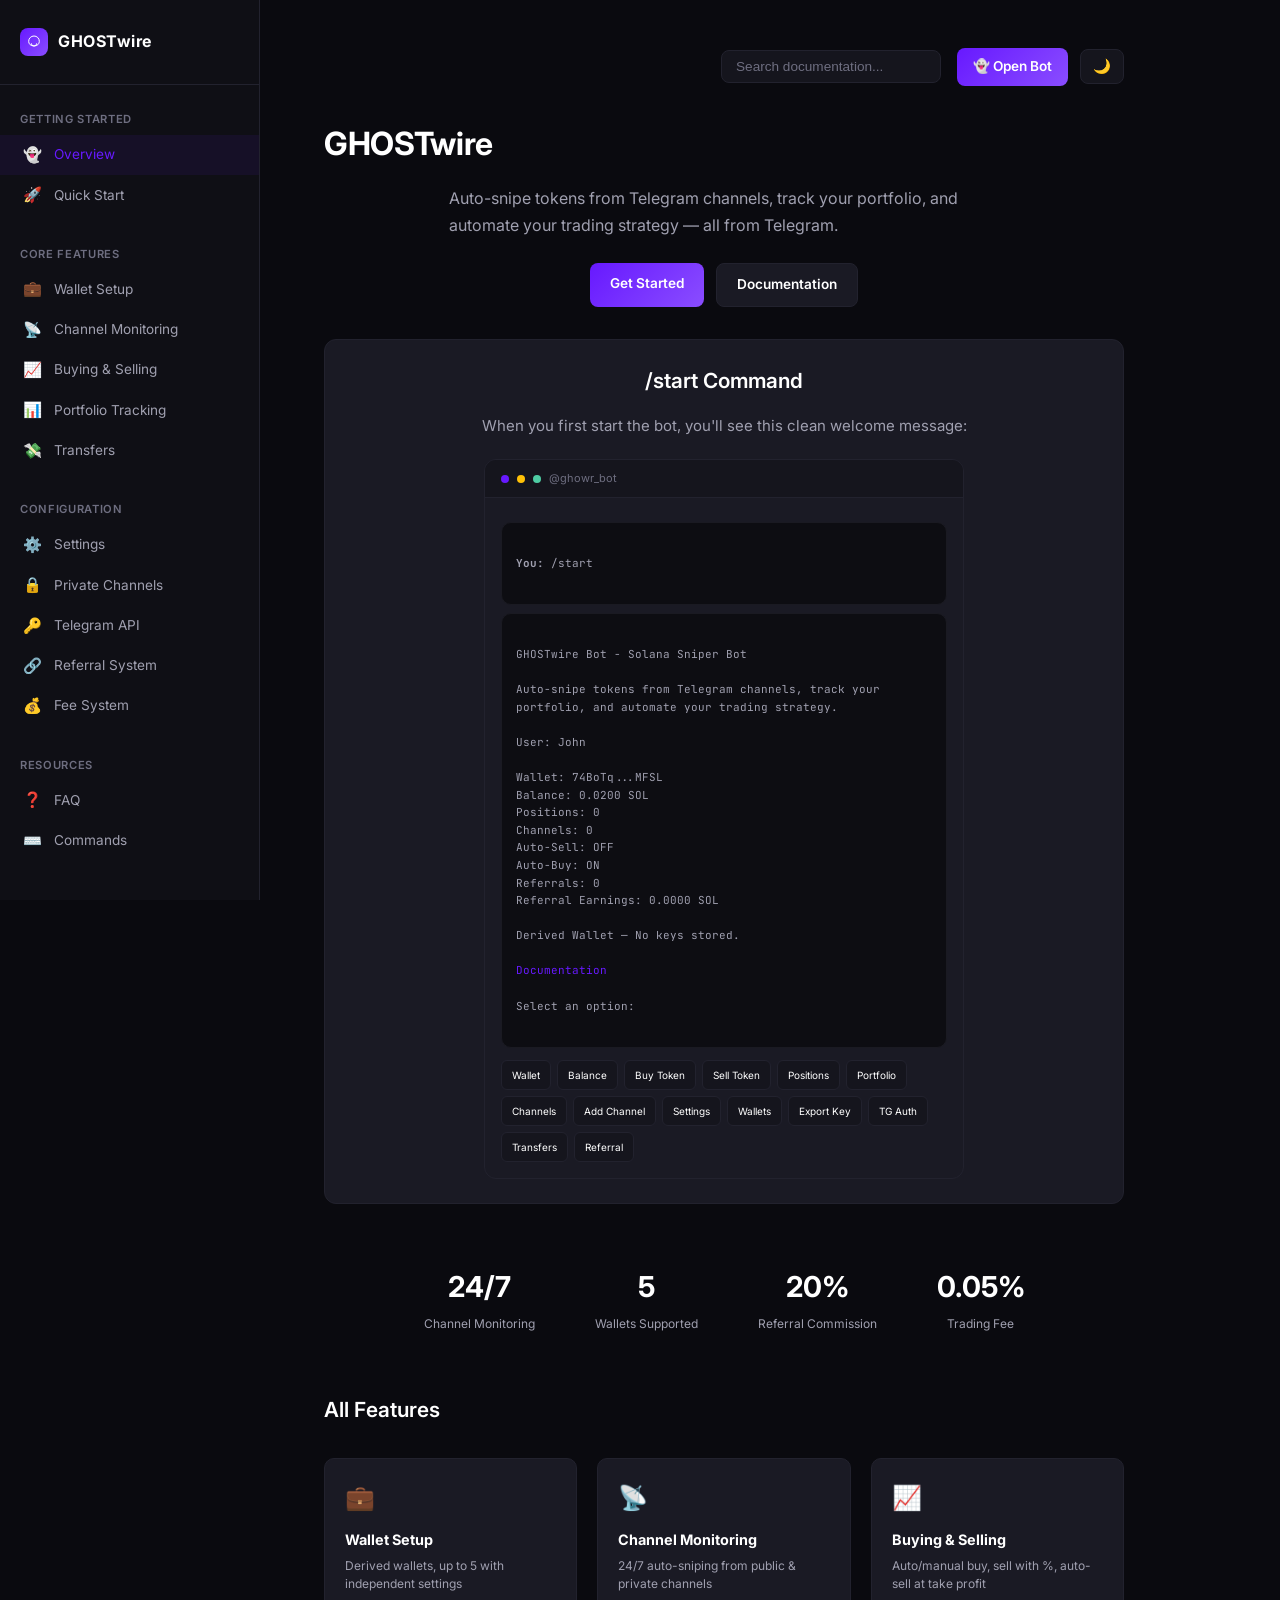
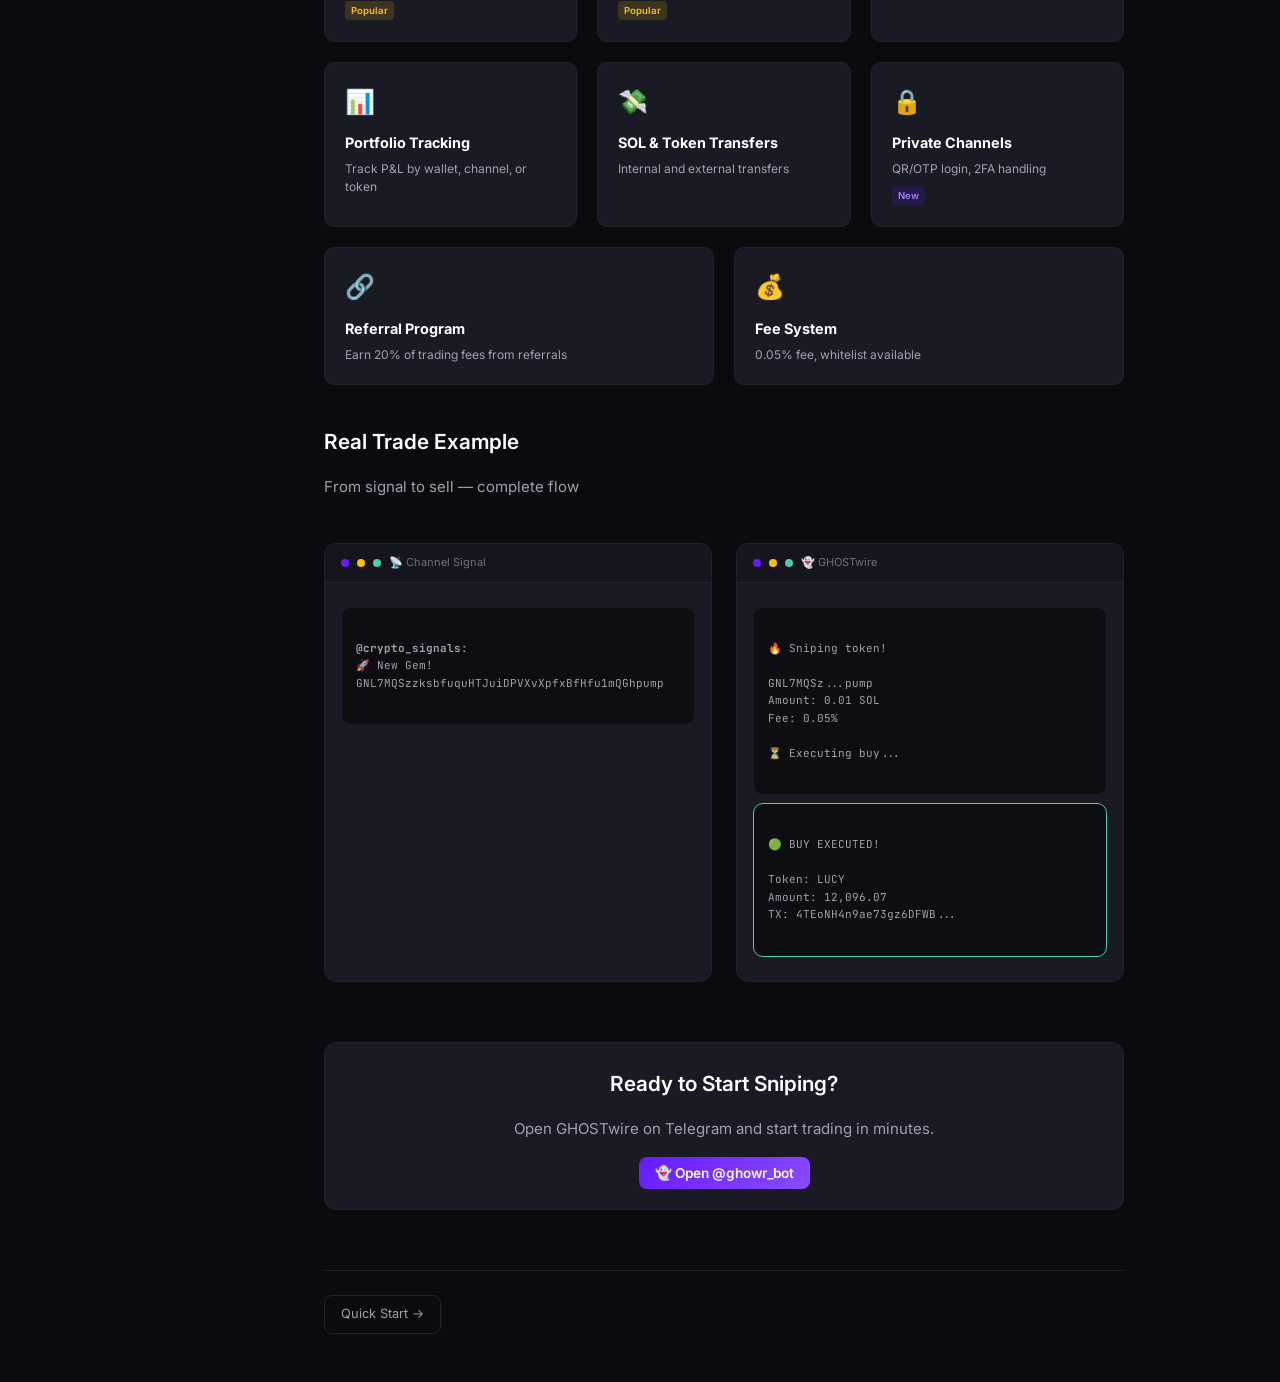
==== index.html @ f2a27f97 "first commit" ====
<!DOCTYPE html>
<html lang="en" data-theme="dark">
<head>
    <meta charset="UTF-8">
    <meta name="viewport" content="width=device-width, initial-scale=1.0">
    <title>GHOSTwire - Solana Sniper Bot Documentation</title>
    <link href="https://fonts.googleapis.com/css2?family=Inter:wght@400;500;600;700;800&family=JetBrains+Mono:wght@400;500&display=swap" rel="stylesheet">
    <style>
        * {
            margin: 0;
            padding: 0;
            box-sizing: border-box;
        }

        :root {
            --bg-primary: #0a0a0f;
            --bg-secondary: #0f0f15;
            --bg-tertiary: #15151d;
            --bg-card: #1a1a24;
            --bg-code: #0d0d12;
            --accent-primary: #6719ff;
            --accent-secondary: #8a4dff;
            --accent-gradient: linear-gradient(135deg, #6719ff, #8a4dff);
            --text-primary: #ffffff;
            --text-secondary: #a0a0b0;
            --text-tertiary: #6e6e80;
            --border-primary: #22222e;
            --border-secondary: #1a1a22;
            --success: #4ecca3;
            --warning: #ffc107;
            --sidebar-width: 260px;
            --font-mono: 'JetBrains Mono', 'Fira Code', monospace;
            --font-sans: 'Inter', -apple-system, BlinkMacSystemFont, sans-serif;
        }

        [data-theme="light"] {
            --bg-primary: #ffffff;
            --bg-secondary: #fafafa;
            --bg-tertiary: #f0f0f0;
            --bg-card: #ffffff;
            --bg-code: #f5f5f5;
            --text-primary: #1a1a2e;
            --text-secondary: #5a5a6e;
            --text-tertiary: #8a8a9e;
            --border-primary: #e0e0e8;
            --border-secondary: #ececf0;
        }

        html, body {
            overflow-x: hidden;
            width: 100%;
        }

        body {
            font-family: var(--font-sans);
            background: var(--bg-primary);
            color: var(--text-primary);
            line-height: 1.6;
            font-size: 15px;
        }

        /* Layout */
        .page-wrapper {
            display: flex;
            min-height: 100vh;
            width: 100%;
        }

        /* Sidebar */
        .sidebar {
            width: var(--sidebar-width);
            background: var(--bg-secondary);
            border-right: 1px solid var(--border-primary);
            position: fixed;
            top: 0;
            left: 0;
            bottom: 0;
            overflow-y: auto;
            z-index: 100;
            transition: transform 0.3s ease;
        }

        .sidebar-header {
            padding: 28px 20px;
            border-bottom: 1px solid var(--border-primary);
        }

        .logo {
            display: flex;
            align-items: center;
            gap: 10px;
            text-decoration: none;
        }

        .logo-icon {
            width: 28px;
            height: 28px;
            background: linear-gradient(135deg, #6719ff, #8a4dff);
            border-radius: 8px;
            display: flex;
            align-items: center;
            justify-content: center;
        }

        .logo-icon svg {
            width: 16px;
            height: 16px;
            stroke: white;
        }

        .logo-text {
            font-weight: 700;
            font-size: 1rem;
            letter-spacing: 0.5px;
            color: var(--text-primary);
        }

        .sidebar-nav {
            padding: 20px 0;
        }

        .sidebar-section {
            margin-bottom: 24px;
        }

        .sidebar-section-title {
            padding: 6px 20px;
            font-size: 0.7rem;
            text-transform: uppercase;
            letter-spacing: 0.06em;
            color: var(--text-tertiary);
            font-weight: 600;
        }

        .sidebar-link {
            display: flex;
            align-items: center;
            gap: 10px;
            padding: 8px 20px;
            color: var(--text-secondary);
            transition: all 0.2s;
            font-size: 0.85rem;
            text-decoration: none;
        }

        .sidebar-link:hover {
            color: var(--text-primary);
            background: var(--bg-tertiary);
        }

        .sidebar-link.active {
            color: var(--accent-primary);
            background: rgba(103, 25, 255, 0.08);
        }

        .sidebar-link .icon {
            font-size: 0.95rem;
            width: 24px;
            text-align: center;
        }

        /* Sidebar Footer */
        .sidebar-footer {
            padding: 20px;
            border-top: 1px solid var(--border-primary);
            font-size: 0.7rem;
            color: var(--text-tertiary);
            text-align: center;
        }

        .sidebar-footer a {
            color: var(--text-tertiary);
            text-decoration: none;
        }

        .sidebar-footer a:hover {
            color: var(--accent-primary);
        }

        /* Main Content */
        .main-content {
            flex: 1;
            margin-left: var(--sidebar-width);
            padding: 48px 64px;
            min-height: 100vh;
            width: calc(100% - var(--sidebar-width));
            background: var(--bg-primary);
        }

        .content-container {
            max-width: 800px;
            width: 100%;
        }

        /* Typography */
        h1 {
            font-size: 2rem;
            font-weight: 700;
            margin-bottom: 20px;
            letter-spacing: -0.01em;
            color: var(--text-primary);
        }

        h2 {
            font-size: 1.3rem;
            font-weight: 600;
            margin-top: 40px;
            margin-bottom: 16px;
            color: var(--text-primary);
        }

        p {
            margin-bottom: 16px;
            color: var(--text-secondary);
            line-height: 1.7;
        }

        a {
            color: var(--accent-primary);
            text-decoration: none;
        }

        a:hover {
            text-decoration: underline;
        }

        code {
            font-family: var(--font-mono);
            font-size: 0.85em;
            background: var(--bg-code);
            padding: 2px 6px;
            border-radius: 4px;
            color: #a67cff;
        }

        /* Top Navigation */
        .top-nav {
            display: flex;
            justify-content: flex-end;
            align-items: center;
            padding: 0 0 32px 0;
            gap: 16px;
        }

        .search-box {
            background: var(--bg-tertiary);
            border: 1px solid var(--border-primary);
            border-radius: 8px;
            padding: 8px 14px;
            color: var(--text-primary);
            font-size: 0.85rem;
            width: 220px;
            transition: all 0.2s;
        }

        .search-box:focus {
            outline: none;
            border-color: var(--accent-primary);
        }

        .search-box::placeholder {
            color: var(--text-tertiary);
        }

        .theme-toggle {
            background: var(--bg-tertiary);
            border: 1px solid var(--border-primary);
            color: var(--text-primary);
            padding: 8px 12px;
            border-radius: 8px;
            cursor: pointer;
            font-size: 0.9rem;
        }

        .open-bot-btn {
            padding: 8px 16px;
            background: var(--accent-gradient);
            color: white;
            border-radius: 8px;
            text-decoration: none;
            font-weight: 600;
            font-size: 0.85rem;
            border: none;
        }

        .open-bot-btn:hover {
            opacity: 0.9;
            text-decoration: none;
        }

        /* Bot Preview */
        .bot-preview {
            background: var(--bg-card);
            border: 1px solid var(--border-primary);
            border-radius: 12px;
            overflow: hidden;
            margin: 20px 0;
        }

        .bot-preview-header {
            background: var(--bg-tertiary);
            padding: 10px 16px;
            display: flex;
            align-items: center;
            gap: 8px;
            font-size: 11px;
            color: var(--text-tertiary);
            border-bottom: 1px solid var(--border-primary);
        }

        .bot-preview-header .dot {
            width: 8px;
            height: 8px;
            border-radius: 50%;
        }
        .dot-red { background: #6719ff; }
        .dot-yellow { background: #ffc107; }
        .dot-green { background: #4ecca3; }

        .bot-preview-body {
            padding: 16px;
        }

        .bot-message {
            background: var(--bg-code);
            border-radius: 10px;
            padding: 14px;
            margin: 8px 0;
            color: var(--text-secondary);
            font-family: var(--font-mono);
            font-size: 11px;
            white-space: pre-wrap;
            word-break: break-word;
            border: 1px solid var(--border-secondary);
        }

        .bot-message.success {
            border-color: #4ecca3;
        }

        .bot-buttons {
            display: flex;
            flex-wrap: wrap;
            gap: 6px;
            margin-top: 12px;
        }

        .bot-button {
            background: var(--bg-tertiary);
            border: 1px solid var(--border-primary);
            color: var(--text-primary);
            padding: 6px 10px;
            border-radius: 6px;
            font-size: 10px;
            cursor: default;
            transition: all 0.2s;
        }

        .bot-button:hover {
            border-color: var(--accent-primary);
        }

        /* Stats Row */
        .stats-row {
            display: flex;
            flex-wrap: wrap;
            gap: 20px;
            justify-content: center;
            margin: 40px 0;
        }

        .stat-card {
            text-align: center;
            padding: 20px;
            min-width: 100px;
        }

        .stat-number {
            font-size: 1.8rem;
            font-weight: 700;
            color: var(--text-primary);
        }

        .stat-label {
            color: var(--text-secondary);
            font-size: 0.75rem;
            margin-top: 4px;
        }

        /* Feature Grid */
        .features-grid {
            display: flex;
            flex-wrap: wrap;
            gap: 20px;
            margin: 32px 0;
        }

        .feature-card {
            flex: 1;
            min-width: 200px;
            background: var(--bg-card);
            border: 1px solid var(--border-primary);
            border-radius: 10px;
            padding: 20px;
            transition: all 0.2s;
            text-decoration: none;
            color: var(--text-primary);
            display: block;
        }

        .feature-card:hover {
            border-color: var(--accent-primary);
            transform: translateY(-2px);
        }

        .feature-icon {
            font-size: 1.5rem;
            margin-bottom: 10px;
        }

        .feature-card h3 {
            font-size: 0.9rem;
            margin-bottom: 6px;
        }

        .feature-card p {
            color: var(--text-secondary);
            font-size: 0.75rem;
            margin: 0;
            line-height: 1.5;
        }

        .tag {
            display: inline-block;
            padding: 2px 6px;
            border-radius: 4px;
            font-size: 0.6rem;
            font-weight: 600;
            margin-top: 8px;
        }

        .tag-new {
            background: rgba(103, 25, 255, 0.15);
            color: #a67cff;
        }

        .tag-popular {
            background: rgba(255, 193, 7, 0.15);
            color: #ffc107;
        }

        /* Quick Start Box */
        .quick-start {
            background: var(--bg-card);
            border: 1px solid var(--border-primary);
            border-radius: 12px;
            padding: 24px;
            margin: 32px 0;
            text-align: center;
        }

        /* Two Column */
        .two-column {
            display: flex;
            flex-wrap: wrap;
            gap: 24px;
            margin: 24px 0;
        }

        .two-column > div {
            flex: 1;
            min-width: 240px;
        }

        /* Page Footer */
        .page-footer {
            margin-top: 60px;
            padding-top: 24px;
            border-top: 1px solid var(--border-primary);
            display: flex;
            justify-content: space-between;
            flex-wrap: wrap;
            gap: 16px;
        }

        .footer-nav {
            display: flex;
            gap: 20px;
            flex-wrap: wrap;
        }

        .footer-nav a {
            display: flex;
            align-items: center;
            gap: 8px;
            padding: 8px 16px;
            border: 1px solid var(--border-primary);
            border-radius: 8px;
            transition: all 0.2s;
            text-decoration: none;
            color: var(--text-secondary);
            font-size: 0.8rem;
        }

        .footer-nav a:hover {
            border-color: var(--accent-primary);
            color: var(--accent-primary);
            text-decoration: none;
        }

        /* Mobile Menu */
        .mobile-menu-btn {
            display: none;
            position: fixed;
            top: 16px;
            left: 16px;
            z-index: 200;
            background: var(--bg-card);
            border: 1px solid var(--border-primary);
            color: var(--text-primary);
            padding: 10px;
            border-radius: 8px;
            cursor: pointer;
        }

        /* Responsive */
        @media (max-width: 1024px) {
            .sidebar {
                transform: translateX(-100%);
            }
            .sidebar.open {
                transform: translateX(0);
            }
            .main-content {
                margin-left: 0;
                padding: 24px;
                width: 100%;
            }
            .mobile-menu-btn {
                display: block;
            }
        }

        @media (max-width: 768px) {
            .main-content {
                padding: 20px;
            }
            .top-nav {
                justify-content: space-between;
                flex-wrap: wrap;
            }
            .search-box {
                width: 180px;
            }
            .features-grid {
                flex-direction: column;
            }
            .two-column {
                flex-direction: column;
            }
            .footer-nav {
                flex-direction: column;
                width: 100%;
            }
            .footer-nav a {
                justify-content: center;
            }
        }
    </style>
</head>
<body>
    <div id="sidebar-overlay" style="display:none; position:fixed; inset:0; background:rgba(0,0,0,0.5); z-index:99;"></div>
    
    <div class="page-wrapper">
        <button class="mobile-menu-btn" id="mobile-menu-btn">☰</button>
        
        <aside class="sidebar" id="sidebar">
            <div class="sidebar-header">
                <a href="/index.html" class="logo">
                    <div class="logo-icon">
                        <svg viewBox="0 0 24 24" fill="none" stroke="white" stroke-width="1.5">
                            <path d="M12 3a8 8 0 0 0-8 8c0 4 3 7 8 7s8-3 8-7a8 8 0 0 0-8-8z"/>
                            <path d="M8 14a4 4 0 0 0 8 0"/>
                            <path d="M9 10h.01M15 10h.01"/>
                        </svg>
                    </div>
                    <span class="logo-text">GHOSTwire</span>
                </a>
            </div>
            <nav class="sidebar-nav">
                <div class="sidebar-section">
                    <div class="sidebar-section-title">Getting Started</div>
                    <a href="/index.html" class="sidebar-link active"><span class="icon">👻</span> Overview</a>
                    <a href="/getting-started.html" class="sidebar-link"><span class="icon">🚀</span> Quick Start</a>
                </div>
                <div class="sidebar-section">
                    <div class="sidebar-section-title">Core Features</div>
                    <a href="/wallet.html" class="sidebar-link"><span class="icon">💼</span> Wallet Setup</a>
                    <a href="/channels.html" class="sidebar-link"><span class="icon">📡</span> Channel Monitoring</a>
                    <a href="/trading.html" class="sidebar-link"><span class="icon">📈</span> Buying & Selling</a>
                    <a href="/portfolio.html" class="sidebar-link"><span class="icon">📊</span> Portfolio Tracking</a>
                    <a href="/transfers.html" class="sidebar-link"><span class="icon">💸</span> Transfers</a>
                </div>
                <div class="sidebar-section">
                    <div class="sidebar-section-title">Configuration</div>
                    <a href="/settings.html" class="sidebar-link"><span class="icon">⚙️</span> Settings</a>
                    <a href="/private-channels.html" class="sidebar-link"><span class="icon">🔒</span> Private Channels</a>
                    <a href="/api.html" class="sidebar-link"><span class="icon">🔑</span> Telegram API</a>
                    <a href="/referrals.html" class="sidebar-link"><span class="icon">🔗</span> Referral System</a>
                    <a href="/fees.html" class="sidebar-link"><span class="icon">💰</span> Fee System</a>
                </div>
                <div class="sidebar-section">
                    <div class="sidebar-section-title">Resources</div>
                    <a href="/faq.html" class="sidebar-link"><span class="icon">❓</span> FAQ</a>
                    <a href="/commands.html" class="sidebar-link"><span class="icon">⌨️</span> Commands</a>
                </div>
            </nav>
            <div class="sidebar-footer">
                <p>© 2026 GHOSTwire</p>
                <p><a href="https://t.me/ghowr_bot" target="_blank">@ghowr_bot</a></p>
            </div>
        </aside>
        
        <main class="main-content">
            <div class="content-container">
                <div class="top-nav">
                    <div style="position: relative;">
                        <input type="text" class="search-box" id="search-box" placeholder="Search documentation...">
                    </div>
                    <div style="display: flex; align-items: center; gap: 12px;">
                        <a href="https://t.me/ghowr_bot" target="_blank" class="open-bot-btn">👻 Open Bot</a>
                        <button class="theme-toggle" id="theme-toggle">🌙</button>
                    </div>
                </div>

                <!-- Hero -->
                <div class="hero">
                    <h1>GHOSTwire</h1>
                    <p>Auto-snipe tokens from Telegram channels, track your portfolio, and automate your trading strategy — all from Telegram.</p>
                    <div class="hero-buttons" style="margin-top: 24px;">
                        <a href="/getting-started.html" class="btn-primary" style="display: inline-block; padding: 10px 20px; background: linear-gradient(135deg, #6719ff, #8a4dff); color: white; border-radius: 8px; font-weight: 600; font-size: 0.85rem;">Get Started</a>
                        <a href="/wallet.html" class="btn-secondary" style="display: inline-block; padding: 10px 20px; background: var(--bg-card); color: var(--text-primary); border: 1px solid var(--border-primary); border-radius: 8px; font-weight: 600; font-size: 0.85rem;">Documentation</a>
                    </div>
                </div>

                <!-- /start Command Preview -->
                <div class="quick-start">
                    <h2 style="margin-top: 0;">/start Command</h2>
                    <p style="margin-bottom: 20px;">When you first start the bot, you'll see this clean welcome message:</p>
                    
                    <div class="bot-preview" style="max-width: 480px; margin: 0 auto; text-align: left;">
                        <div class="bot-preview-header">
                            <span class="dot dot-red"></span>
                            <span class="dot dot-yellow"></span>
                            <span class="dot dot-green"></span>
                            <span>@ghowr_bot</span>
                        </div>
                        <div class="bot-preview-body">
                            <div class="bot-message">
<b>You:</b> /start
                            </div>
                            <div class="bot-message">
GHOSTwire Bot - Solana Sniper Bot

Auto-snipe tokens from Telegram channels, track your portfolio, and automate your trading strategy.

User: John

Wallet: 74BoTq...MFSL
Balance: 0.0200 SOL
Positions: 0
Channels: 0
Auto-Sell: OFF
Auto-Buy: ON
Referrals: 0
Referral Earnings: 0.0000 SOL

Derived Wallet — No keys stored.

<a href="https://scrap-docs.vercel.app/">Documentation</a>

Select an option:
                            </div>
                            <div class="bot-buttons">
                                <div class="bot-button">Wallet</div>
                                <div class="bot-button">Balance</div>
                                <div class="bot-button">Buy Token</div>
                                <div class="bot-button">Sell Token</div>
                                <div class="bot-button">Positions</div>
                                <div class="bot-button">Portfolio</div>
                                <div class="bot-button">Channels</div>
                                <div class="bot-button">Add Channel</div>
                                <div class="bot-button">Settings</div>
                                <div class="bot-button">Wallets</div>
                                <div class="bot-button">Export Key</div>
                                <div class="bot-button">TG Auth</div>
                                <div class="bot-button">Transfers</div>
                                <div class="bot-button">Referral</div>
                            </div>
                        </div>
                    </div>
                </div>

                <!-- Stats -->
                <div class="stats-row">
                    <div class="stat-card">
                        <div class="stat-number">24/7</div>
                        <div class="stat-label">Channel Monitoring</div>
                    </div>
                    <div class="stat-card">
                        <div class="stat-number">5</div>
                        <div class="stat-label">Wallets Supported</div>
                    </div>
                    <div class="stat-card">
                        <div class="stat-number">20%</div>
                        <div class="stat-label">Referral Commission</div>
                    </div>
                    <div class="stat-card">
                        <div class="stat-number">0.05%</div>
                        <div class="stat-label">Trading Fee</div>
                    </div>
                </div>

                <!-- Features -->
                <h2>All Features</h2>
                <div class="features-grid">
                    <a href="/wallet.html" class="feature-card">
                        <div class="feature-icon">💼</div>
                        <h3>Wallet Setup</h3>
                        <p>Derived wallets, up to 5 with independent settings</p>
                        <span class="tag tag-popular">Popular</span>
                    </a>
                    <a href="/channels.html" class="feature-card">
                        <div class="feature-icon">📡</div>
                        <h3>Channel Monitoring</h3>
                        <p>24/7 auto-sniping from public & private channels</p>
                        <span class="tag tag-popular">Popular</span>
                    </a>
                    <a href="/trading.html" class="feature-card">
                        <div class="feature-icon">📈</div>
                        <h3>Buying & Selling</h3>
                        <p>Auto/manual buy, sell with %, auto-sell at take profit</p>
                    </a>
                    <a href="/portfolio.html" class="feature-card">
                        <div class="feature-icon">📊</div>
                        <h3>Portfolio Tracking</h3>
                        <p>Track P&L by wallet, channel, or token</p>
                    </a>
                    <a href="/transfers.html" class="feature-card">
                        <div class="feature-icon">💸</div>
                        <h3>SOL & Token Transfers</h3>
                        <p>Internal and external transfers</p>
                    </a>
                    <a href="/private-channels.html" class="feature-card">
                        <div class="feature-icon">🔒</div>
                        <h3>Private Channels</h3>
                        <p>QR/OTP login, 2FA handling</p>
                        <span class="tag tag-new">New</span>
                    </a>
                    <a href="/referrals.html" class="feature-card">
                        <div class="feature-icon">🔗</div>
                        <h3>Referral Program</h3>
                        <p>Earn 20% of trading fees from referrals</p>
                    </a>
                    <a href="/fees.html" class="feature-card">
                        <div class="feature-icon">💰</div>
                        <h3>Fee System</h3>
                        <p>0.05% fee, whitelist available</p>
                    </a>
                </div>

                <!-- Real Trade Example -->
                <h2>Real Trade Example</h2>
                <p>From signal to sell — complete flow</p>
                
                <div class="two-column">
                    <div class="bot-preview">
                        <div class="bot-preview-header">
                            <span class="dot dot-red"></span>
                            <span class="dot dot-yellow"></span>
                            <span class="dot dot-green"></span>
                            <span>📡 Channel Signal</span>
                        </div>
                        <div class="bot-preview-body">
                            <div class="bot-message">
<b>@crypto_signals:</b>
🚀 New Gem!
GNL7MQSzzksbfuquHTJuiDPVXvXpfxBfHfu1mQGhpump
                            </div>
                        </div>
                    </div>
                    
                    <div class="bot-preview">
                        <div class="bot-preview-header">
                            <span class="dot dot-red"></span>
                            <span class="dot dot-yellow"></span>
                            <span class="dot dot-green"></span>
                            <span>👻 GHOSTwire</span>
                        </div>
                        <div class="bot-preview-body">
                            <div class="bot-message">
🔥 Sniping token!

GNL7MQSz...pump
Amount: 0.01 SOL
Fee: 0.05%

⏳ Executing buy...
                            </div>
                            <div class="bot-message success">
🟢 BUY EXECUTED!

Token: LUCY
Amount: 12,096.07
TX: 4TEoNH4n9ae73gz6DFWB...
                            </div>
                        </div>
                    </div>
                </div>

                <!-- CTA -->
                <div class="quick-start" style="margin-top: 40px;">
                    <h2 style="margin-top: 0;">Ready to Start Sniping?</h2>
                    <p>Open GHOSTwire on Telegram and start trading in minutes.</p>
                    <div style="margin-top: 20px;">
                        <a href="https://t.me/ghowr_bot" target="_blank" class="open-bot-btn">👻 Open @ghowr_bot</a>
                    </div>
                </div>

                <!-- Footer -->
                <div class="page-footer">
                    <div class="footer-nav">
                        <a href="/getting-started.html">Quick Start →</a>
                    </div>
                </div>
            </div>
        </main>
    </div>

    <style>
        .hero h1 {
            font-size: 2rem;
            font-weight: 700;
            margin-bottom: 16px;
        }
        .hero p {
            font-size: 1rem;
            color: var(--text-secondary);
            max-width: 550px;
            margin: 0 auto;
        }
        .hero-buttons {
            display: flex;
            gap: 12px;
            justify-content: center;
            flex-wrap: wrap;
        }
        .btn-primary, .btn-secondary {
            display: inline-block;
            padding: 10px 20px;
            border-radius: 8px;
            font-weight: 600;
            font-size: 0.85rem;
            text-decoration: none;
            transition: all 0.2s;
        }
        .btn-primary {
            background: linear-gradient(135deg, #6719ff, #8a4dff);
            color: white;
        }
        .btn-primary:hover {
            opacity: 0.9;
        }
        .btn-secondary {
            background: var(--bg-card);
            color: var(--text-primary);
            border: 1px solid var(--border-primary);
        }
        .btn-secondary:hover {
            border-color: #6719ff;
        }
    </style>

    <script>
        function initTheme() {
            const savedTheme = localStorage.getItem('theme') || 'dark';
            document.documentElement.setAttribute('data-theme', savedTheme);
            const toggleBtn = document.getElementById('theme-toggle');
            if (toggleBtn) {
                toggleBtn.addEventListener('click', () => {
                    const current = document.documentElement.getAttribute('data-theme');
                    const next = current === 'dark' ? 'light' : 'dark';
                    document.documentElement.setAttribute('data-theme', next);
                    localStorage.setItem('theme', next);
                    toggleBtn.textContent = next === 'dark' ? '🌙' : '☀️';
                });
                toggleBtn.textContent = savedTheme === 'dark' ? '🌙' : '☀️';
            }
        }

        function initSidebar() {
            const sidebar = document.getElementById('sidebar');
            const menuBtn = document.getElementById('mobile-menu-btn');
            const overlay = document.getElementById('sidebar-overlay');
            
            if (menuBtn && sidebar) {
                menuBtn.addEventListener('click', () => {
                    sidebar.classList.toggle('open');
                    if (overlay) overlay.style.display = 'block';
                });
            }
            
            if (overlay) {
                overlay.addEventListener('click', () => {
                    sidebar.classList.remove('open');
                    overlay.style.display = 'none';
                });
            }
        }

        function initSearch() {
            const searchBox = document.getElementById('search-box');
            if (!searchBox) return;
            
            const searchData = [
                { title: 'Overview', url: '/index.html' },
                { title: 'Quick Start', url: '/getting-started.html' },
                { title: 'Wallet Setup', url: '/wallet.html' },
                { title: 'Channel Monitoring', url: '/channels.html' },
                { title: 'Buying & Selling', url: '/trading.html' },
                { title: 'Portfolio Tracking', url: '/portfolio.html' },
                { title: 'Transfers', url: '/transfers.html' },
                { title: 'Settings', url: '/settings.html' },
                { title: 'Private Channels', url: '/private-channels.html' },
                { title: 'Telegram API', url: '/api.html' },
                { title: 'Referral System', url: '/referrals.html' },
                { title: 'Fee System', url: '/fees.html' },
                { title: 'FAQ', url: '/faq.html' },
                { title: 'Commands', url: '/commands.html' },
            ];
            
            let dropdown = null;
            
            searchBox.addEventListener('input', (e) => {
                const query = e.target.value.toLowerCase();
                
                if (!dropdown) {
                    dropdown = document.createElement('div');
                    dropdown.id = 'search-results';
                    searchBox.parentElement.style.position = 'relative';
                    searchBox.parentElement.appendChild(dropdown);
                }
                
                if (query) {
                    const results = searchData.filter(d => d.title.toLowerCase().includes(query));
                    if (results.length > 0) {
                        dropdown.innerHTML = results.map(r => `<a href="${r.url}">${r.title}</a>`).join('');
                        dropdown.style.display = 'block';
                    } else {
                        dropdown.style.display = 'none';
                    }
                } else {
                    dropdown.style.display = 'none';
                }
            });
            
            document.addEventListener('click', (e) => {
                if (dropdown && !searchBox.contains(e.target) && !dropdown.contains(e.target)) {
                    dropdown.style.display = 'none';
                }
            });
        }

        document.addEventListener('DOMContentLoaded', () => {
            initTheme();
            initSidebar();
            initSearch();
        });
    </script>
</body>
</html>
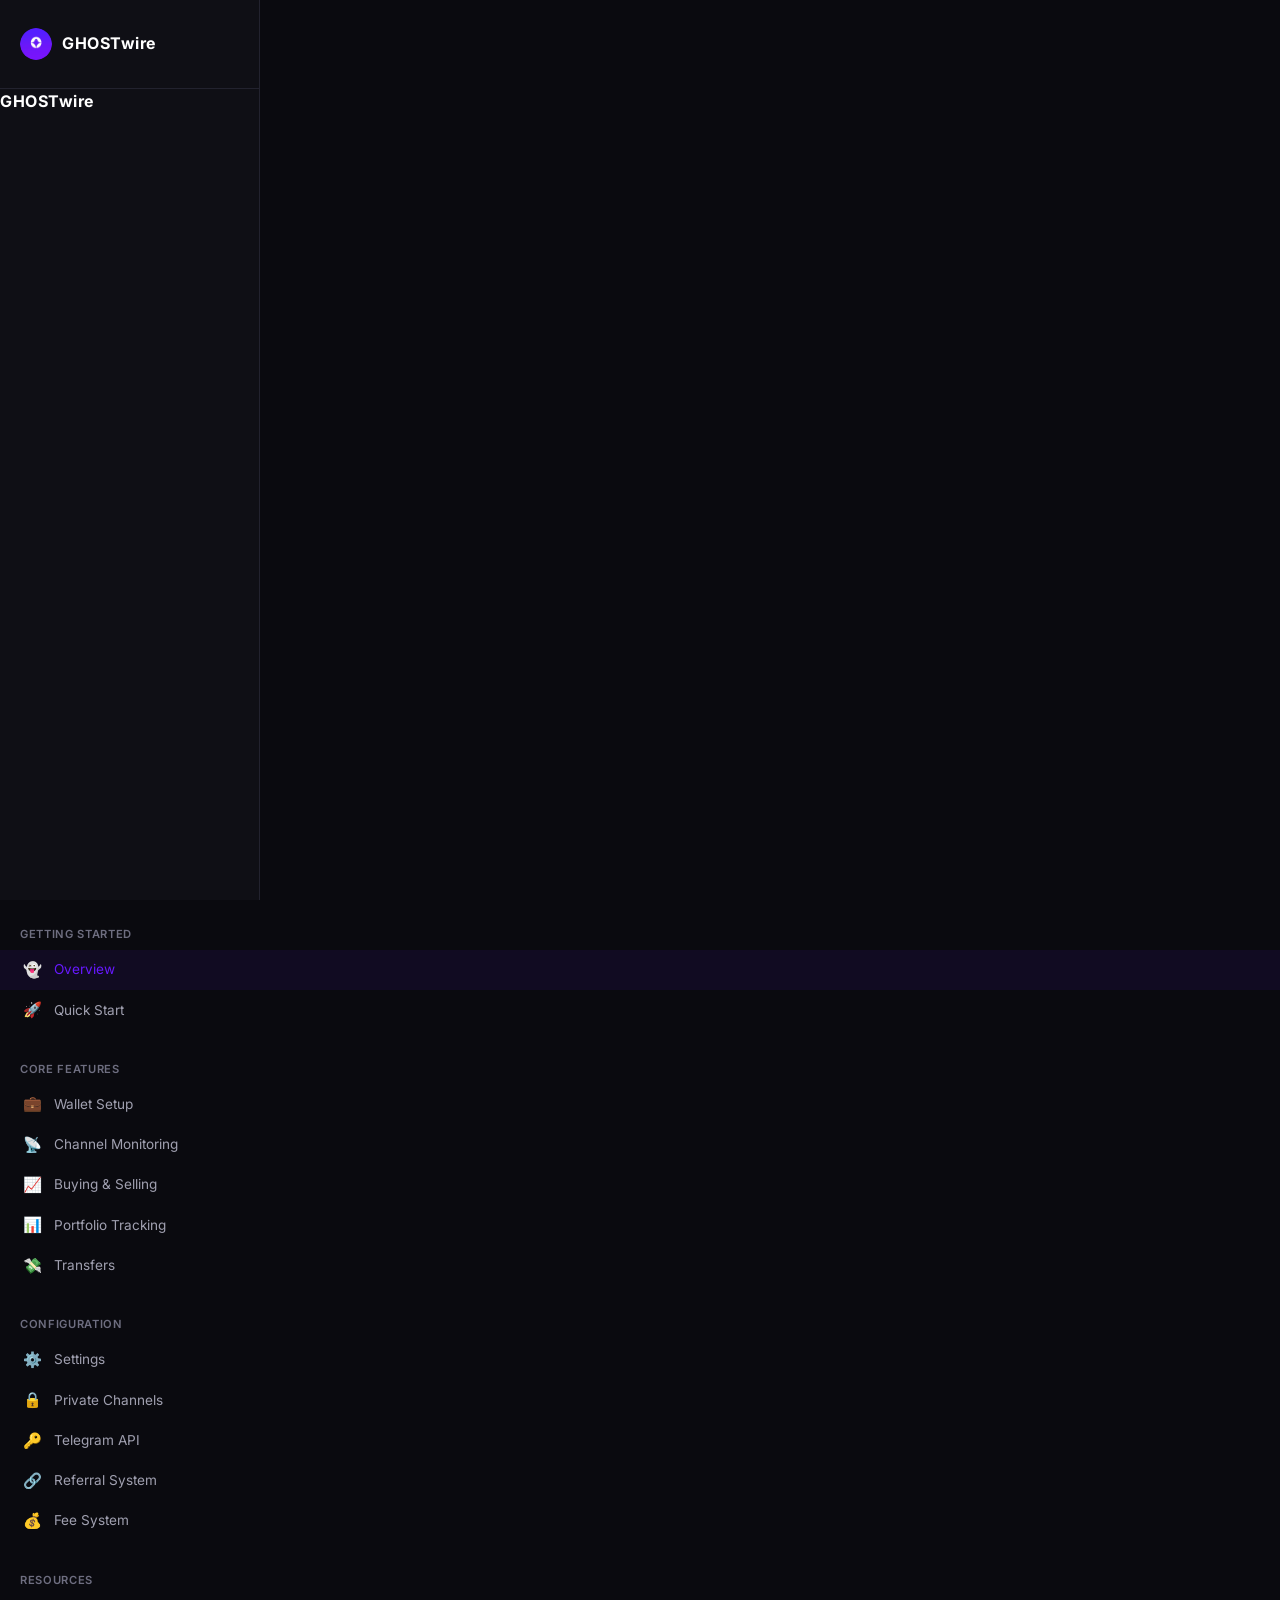
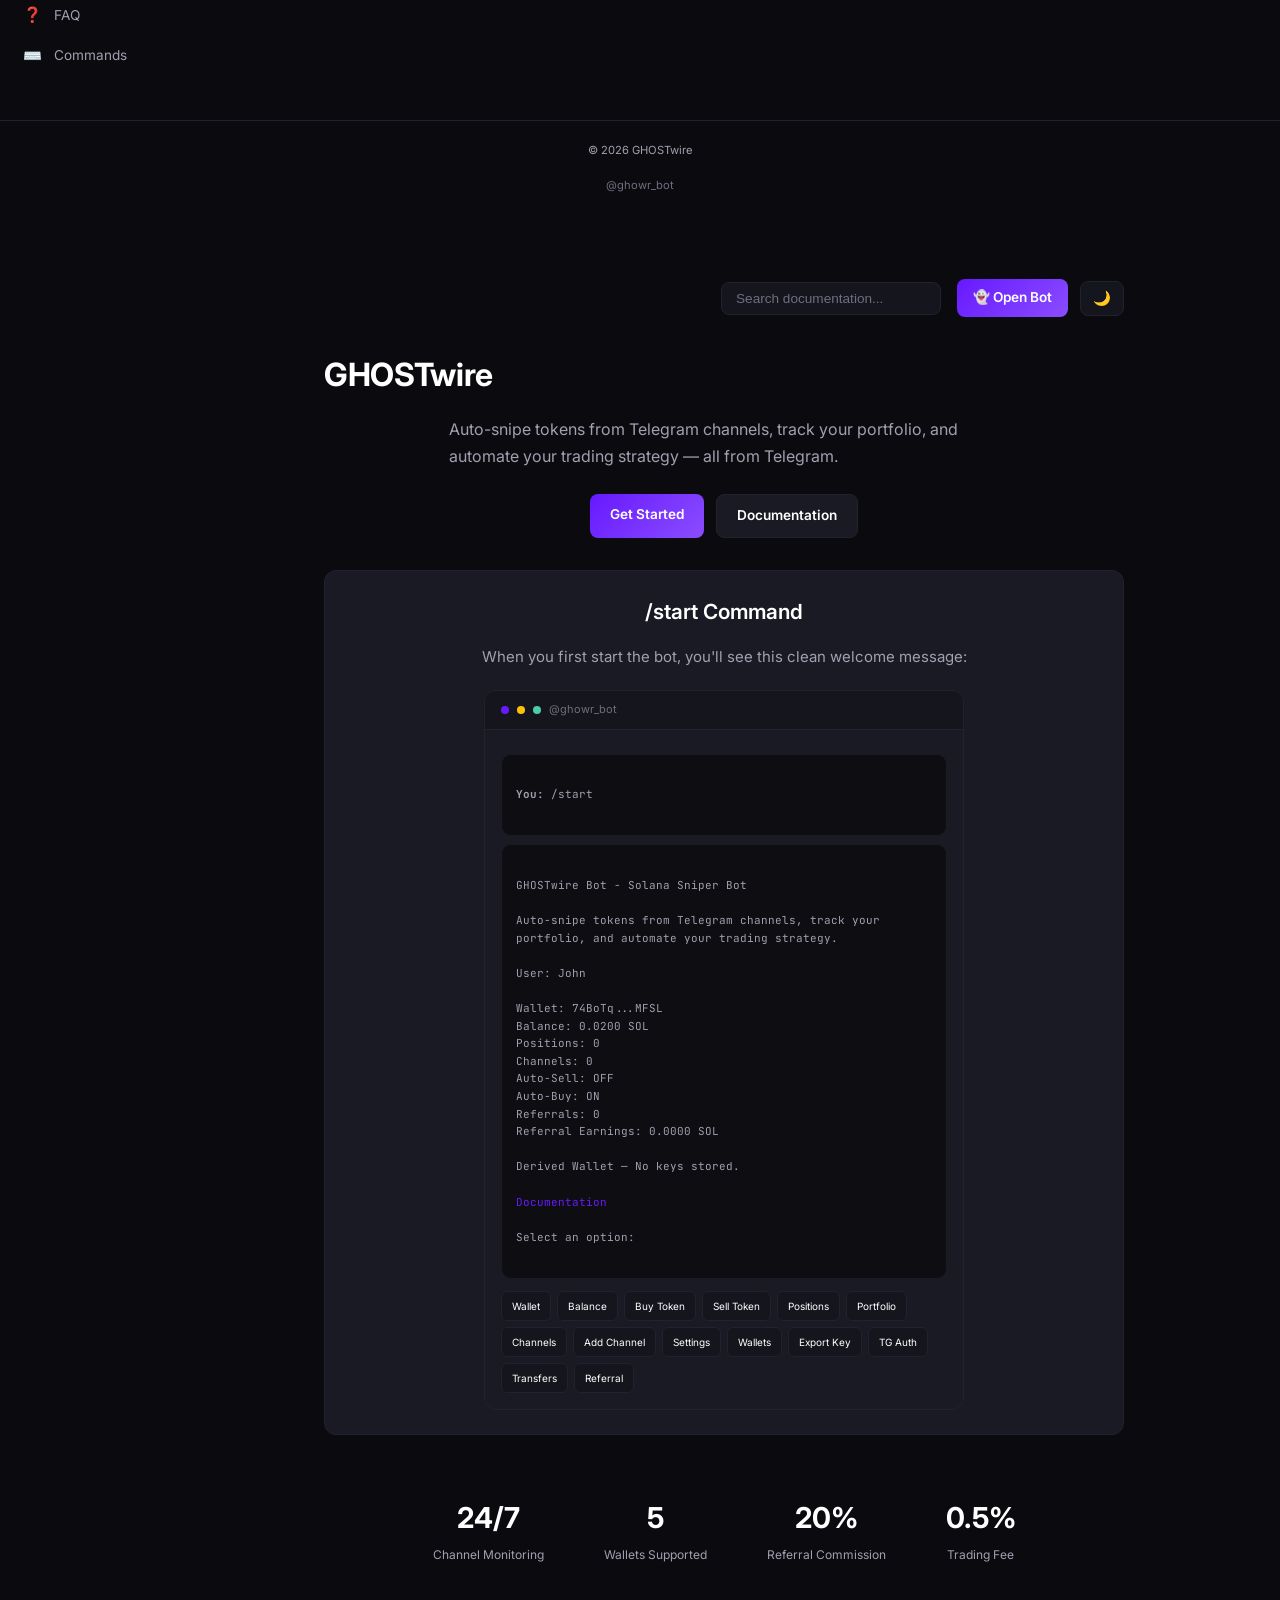
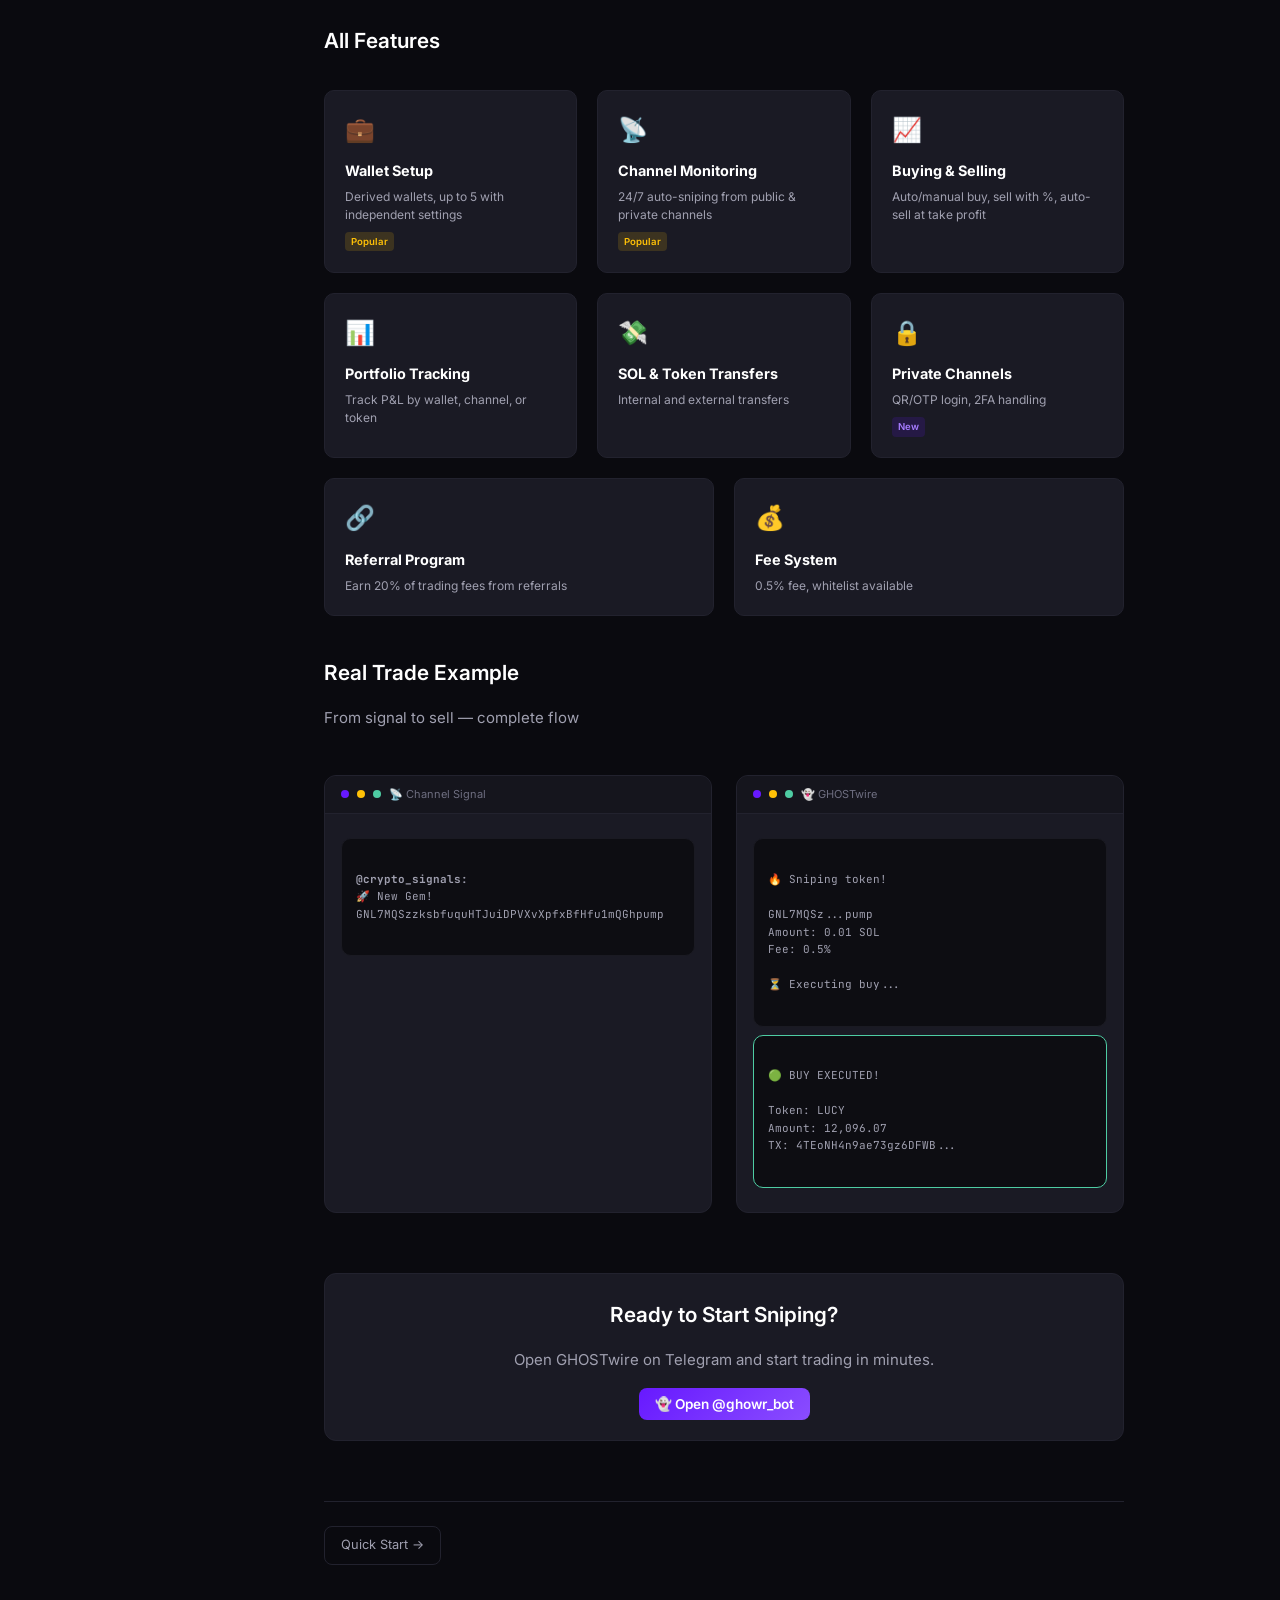
==== commit 4be34a97: "first commit" ====
--- a/index.html
+++ b/index.html
@@ -576,14 +576,11 @@
         
         <aside class="sidebar" id="sidebar">
             <div class="sidebar-header">
-                <a href="/index.html" class="logo">
-                    <div class="logo-icon">
-                        <svg viewBox="0 0 24 24" fill="none" stroke="white" stroke-width="1.5">
-                            <path d="M12 3a8 8 0 0 0-8 8c0 4 3 7 8 7s8-3 8-7a8 8 0 0 0-8-8z"/>
-                            <path d="M8 14a4 4 0 0 0 8 0"/>
-                            <path d="M9 10h.01M15 10h.01"/>
-                        </svg>
-                    </div>
+    <a href="/index.html" class="logo">
+        <div class="logo-icon" style="background-image: url('/assets/images/logo.png'); background-size: cover; background-position: center; width: 32px; height: 32px; border-radius: 50%;"></div>
+        <span class="logo-text">GHOSTwire</span>
+    </a>
+</div>
                     <span class="logo-text">GHOSTwire</span>
                 </a>
             </div>
@@ -716,7 +713,7 @@
                         <div class="stat-label">Referral Commission</div>
                     </div>
                     <div class="stat-card">
-                        <div class="stat-number">0.05%</div>
+                        <div class="stat-number">0.5%</div>
                         <div class="stat-label">Trading Fee</div>
                     </div>
                 </div>
@@ -765,7 +762,7 @@
                     <a href="/fees.html" class="feature-card">
                         <div class="feature-icon">💰</div>
                         <h3>Fee System</h3>
-                        <p>0.05% fee, whitelist available</p>
+                        <p>0.5% fee, whitelist available</p>
                     </a>
                 </div>
 
@@ -803,7 +800,7 @@
 
 GNL7MQSz...pump
 Amount: 0.01 SOL
-Fee: 0.05%
+Fee: 0.5%
 
 ⏳ Executing buy...
                             </div>
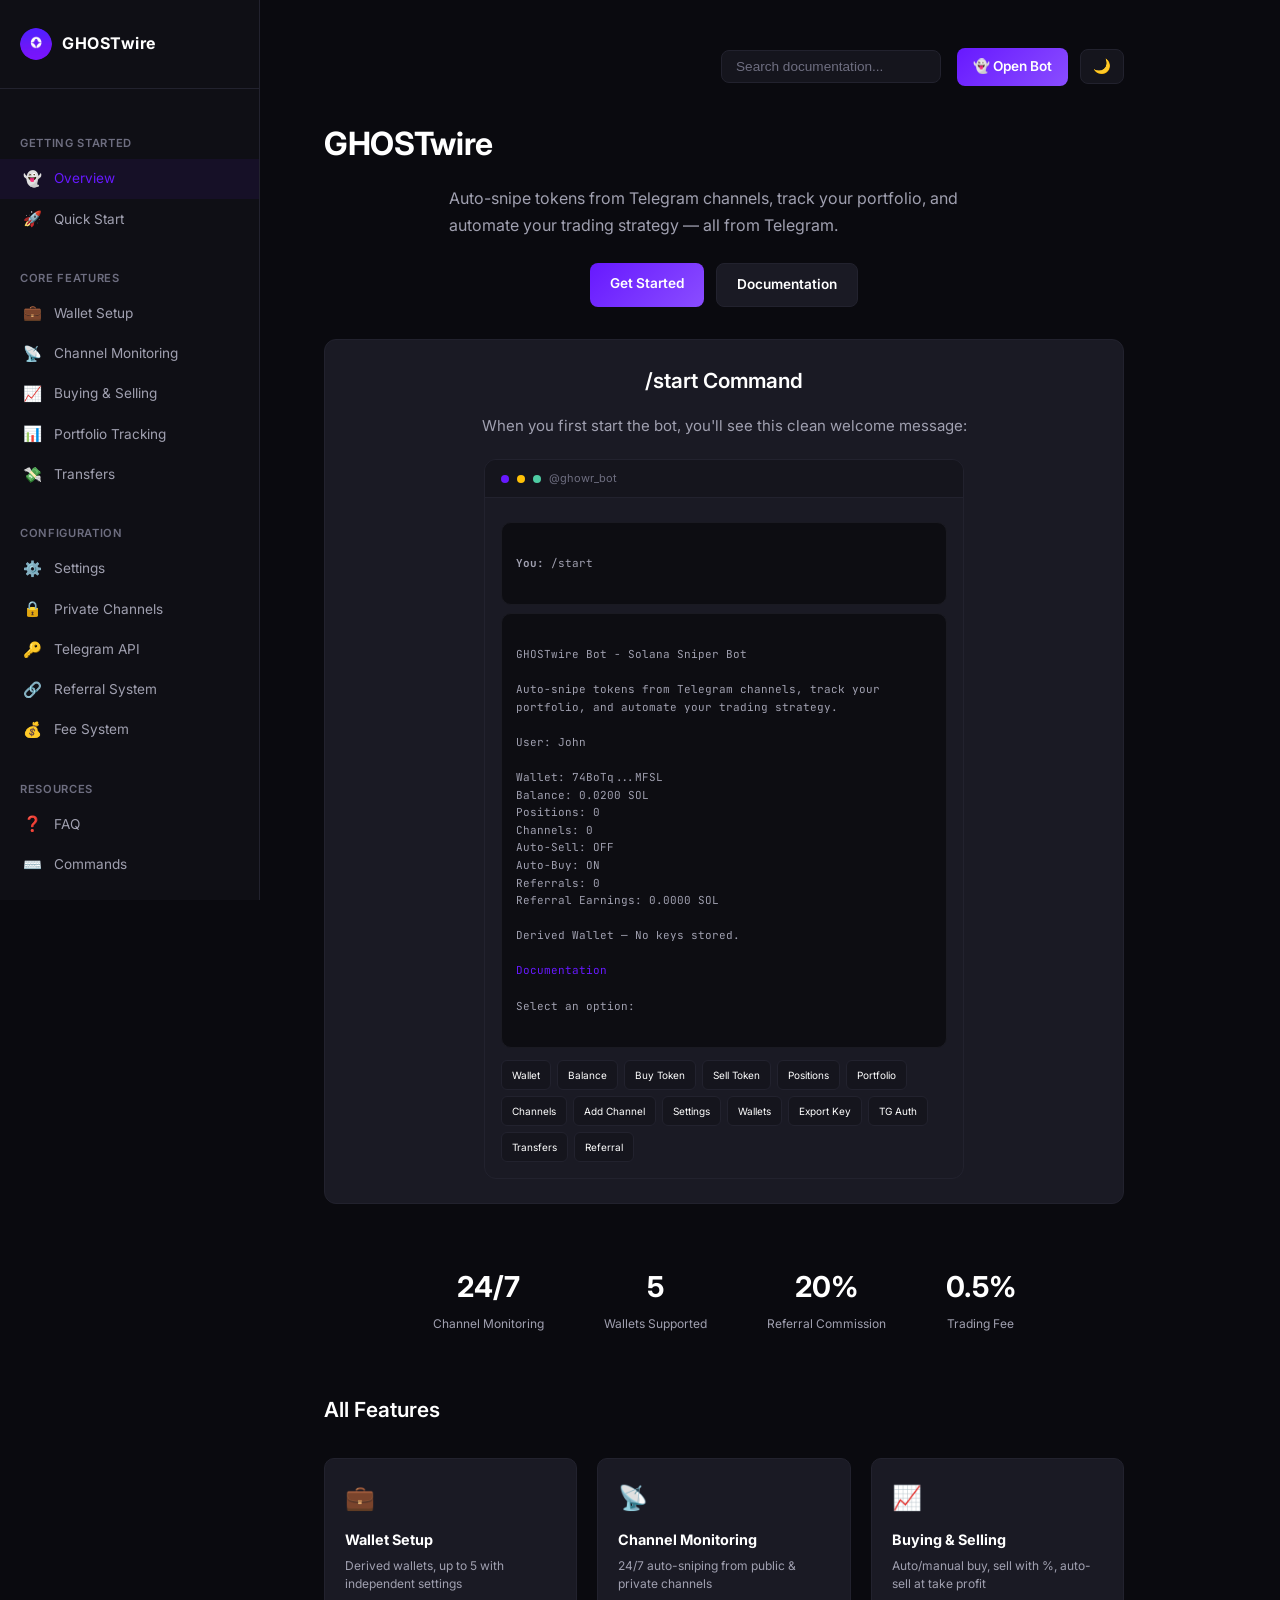
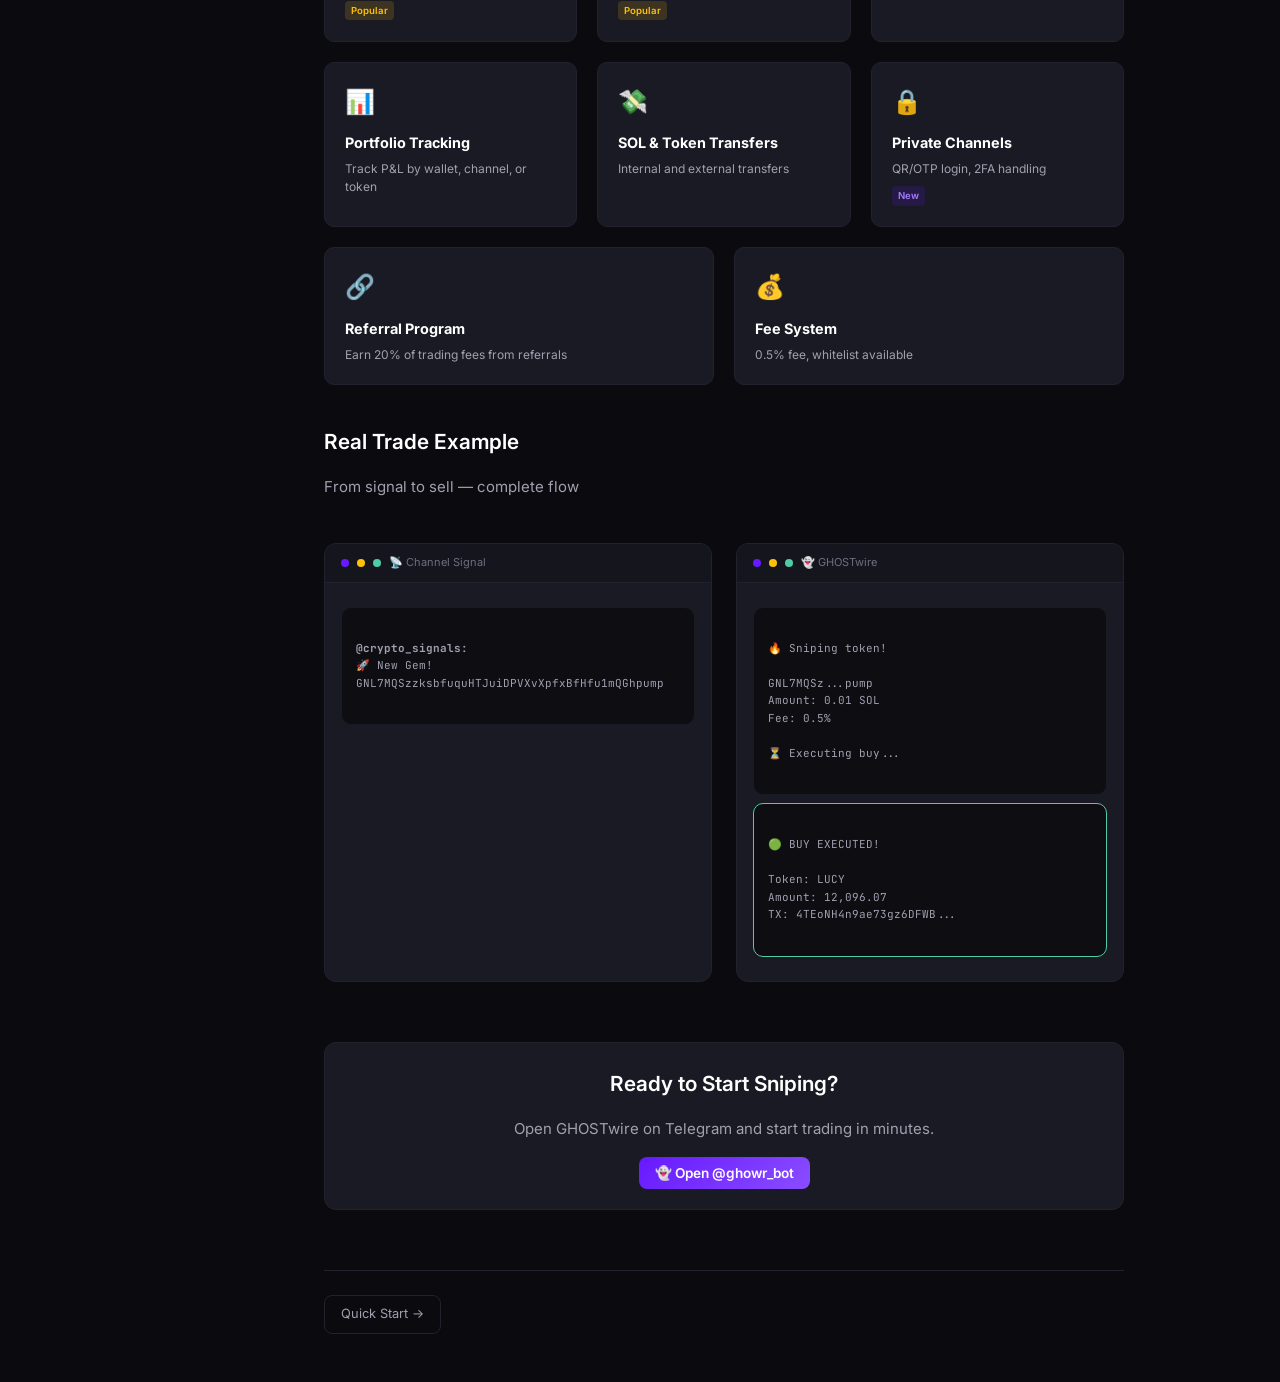
==== commit f95c62e3: "first commit" ====
--- a/index.html
+++ b/index.html
@@ -575,15 +575,13 @@
         <button class="mobile-menu-btn" id="mobile-menu-btn">☰</button>
         
         <aside class="sidebar" id="sidebar">
-            <div class="sidebar-header">
+           <div class="sidebar-header">
     <a href="/index.html" class="logo">
         <div class="logo-icon" style="background-image: url('/assets/images/logo.png'); background-size: cover; background-position: center; width: 32px; height: 32px; border-radius: 50%;"></div>
         <span class="logo-text">GHOSTwire</span>
     </a>
 </div>
-                    <span class="logo-text">GHOSTwire</span>
-                </a>
-            </div>
+            <nav class="sidebar-nav">
             <nav class="sidebar-nav">
                 <div class="sidebar-section">
                     <div class="sidebar-section-title">Getting Started</div>
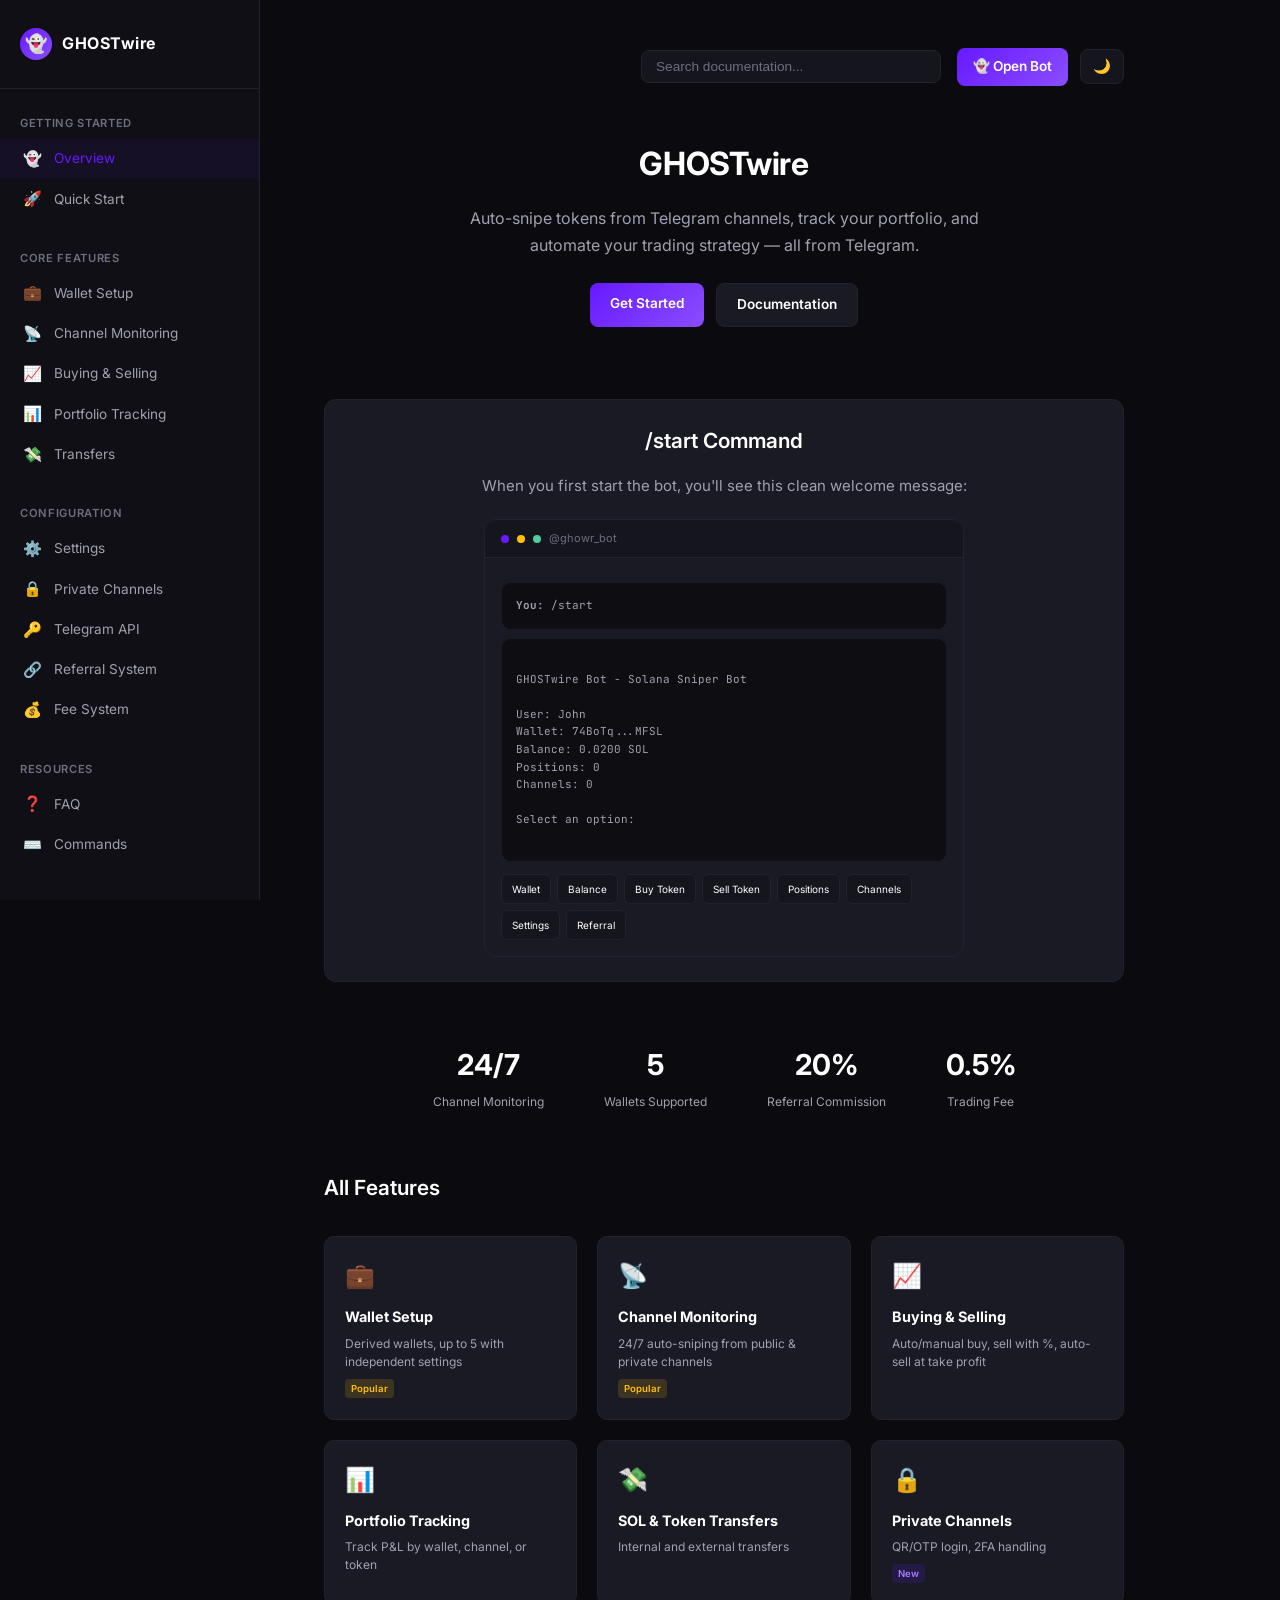
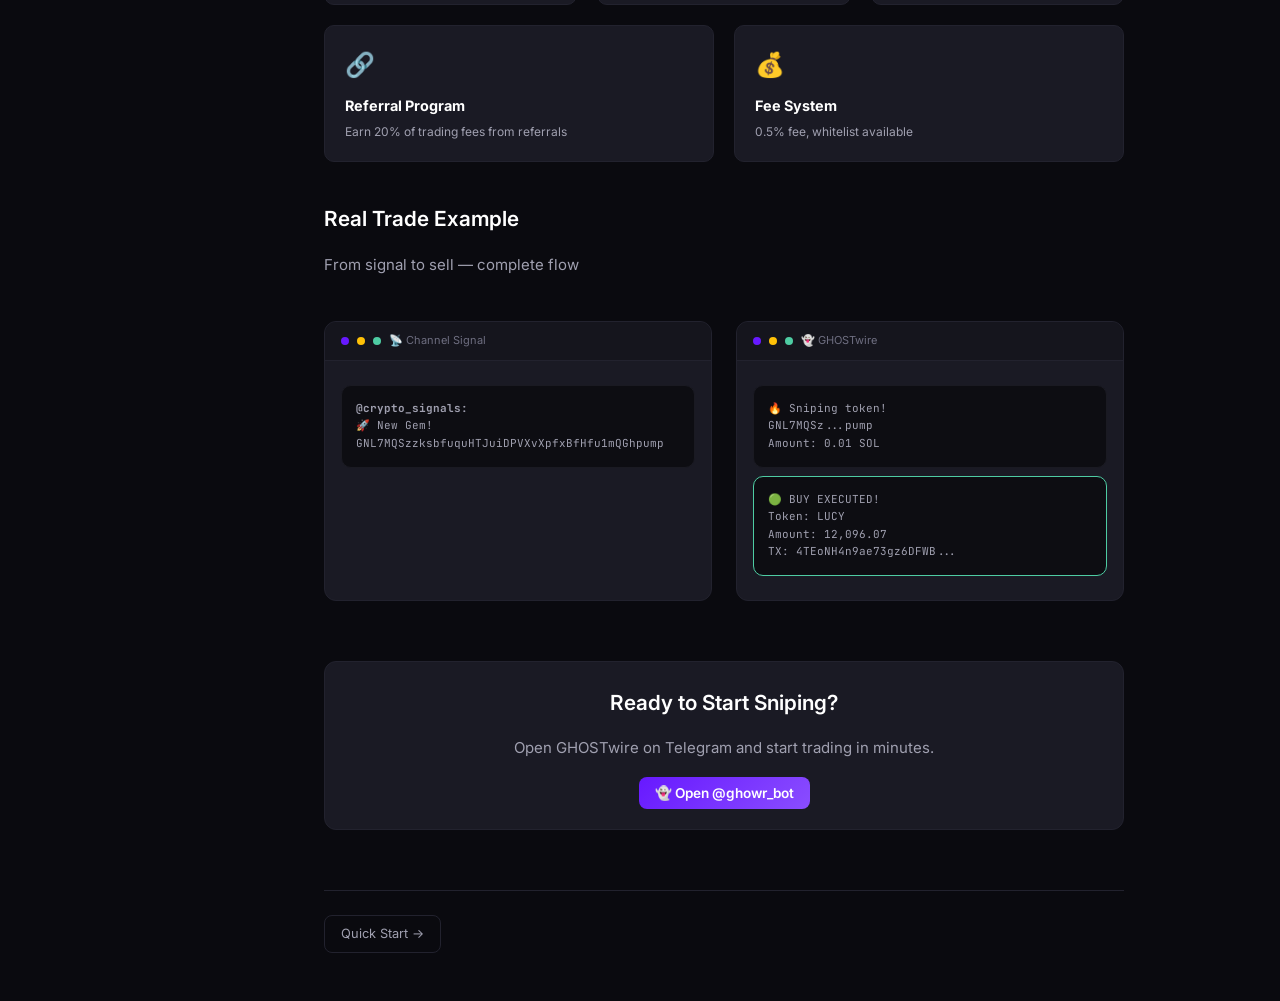
==== commit cfb23743: "first commit" ====
--- a/index.html
+++ b/index.html
@@ -64,11 +64,13 @@
             display: flex;
             min-height: 100vh;
             width: 100%;
+            position: relative;
         }
 
         /* Sidebar */
         .sidebar {
             width: var(--sidebar-width);
+            min-width: var(--sidebar-width);
             background: var(--bg-secondary);
             border-right: 1px solid var(--border-primary);
             position: fixed;
@@ -76,7 +78,7 @@
             left: 0;
             bottom: 0;
             overflow-y: auto;
-            z-index: 100;
+            z-index: 1000;
             transition: transform 0.3s ease;
         }
 
@@ -93,19 +95,14 @@
         }
 
         .logo-icon {
-            width: 28px;
-            height: 28px;
+            width: 32px;
+            height: 32px;
             background: linear-gradient(135deg, #6719ff, #8a4dff);
-            border-radius: 8px;
+            border-radius: 50%;
             display: flex;
             align-items: center;
             justify-content: center;
-        }
-
-        .logo-icon svg {
-            width: 16px;
-            height: 16px;
-            stroke: white;
+            font-size: 18px;
         }
 
         .logo-text {
@@ -159,7 +156,6 @@
             text-align: center;
         }
 
-        /* Sidebar Footer */
         .sidebar-footer {
             padding: 20px;
             border-top: 1px solid var(--border-primary);
@@ -240,6 +236,14 @@
             align-items: center;
             padding: 0 0 32px 0;
             gap: 16px;
+            flex-wrap: wrap;
+        }
+
+        .search-wrapper {
+            position: relative;
+            flex: 1;
+            max-width: 300px;
+            min-width: 200px;
         }
 
         .search-box {
@@ -249,7 +253,7 @@
             padding: 8px 14px;
             color: var(--text-primary);
             font-size: 0.85rem;
-            width: 220px;
+            width: 100%;
             transition: all 0.2s;
         }
 
@@ -260,6 +264,48 @@
 
         .search-box::placeholder {
             color: var(--text-tertiary);
+        }
+
+        .search-results-dropdown {
+            position: absolute;
+            top: 100%;
+            left: 0;
+            right: 0;
+            background: var(--bg-card);
+            border: 1px solid var(--border-primary);
+            border-radius: 8px;
+            margin-top: 4px;
+            max-height: 300px;
+            overflow-y: auto;
+            z-index: 500;
+            display: none;
+            box-shadow: 0 10px 30px rgba(0,0,0,0.3);
+        }
+
+        .search-results-dropdown a {
+            display: block;
+            padding: 10px 14px;
+            color: var(--text-secondary);
+            text-decoration: none;
+            font-size: 0.85rem;
+            border-bottom: 1px solid var(--border-secondary);
+            transition: all 0.2s;
+        }
+
+        .search-results-dropdown a:last-child {
+            border-bottom: none;
+        }
+
+        .search-results-dropdown a:hover {
+            background: var(--bg-tertiary);
+            color: var(--text-primary);
+            text-decoration: none;
+        }
+
+        .top-nav-actions {
+            display: flex;
+            align-items: center;
+            gap: 12px;
         }
 
         .theme-toggle {
@@ -270,6 +316,7 @@
             border-radius: 8px;
             cursor: pointer;
             font-size: 0.9rem;
+            white-space: nowrap;
         }
 
         .open-bot-btn {
@@ -281,6 +328,7 @@
             font-weight: 600;
             font-size: 0.85rem;
             border: none;
+            white-space: nowrap;
         }
 
         .open-bot-btn:hover {
@@ -508,19 +556,93 @@
             text-decoration: none;
         }
 
-        /* Mobile Menu */
+        /* Hero Section */
+        .hero {
+            text-align: center;
+            padding: 20px 0 40px;
+        }
+
+        .hero h1 {
+            font-size: 2rem;
+            font-weight: 700;
+            margin-bottom: 16px;
+        }
+
+        .hero p {
+            font-size: 1rem;
+            color: var(--text-secondary);
+            max-width: 550px;
+            margin: 0 auto;
+        }
+
+        .hero-buttons {
+            display: flex;
+            gap: 12px;
+            justify-content: center;
+            flex-wrap: wrap;
+        }
+
+        .btn-primary, .btn-secondary {
+            display: inline-block;
+            padding: 10px 20px;
+            border-radius: 8px;
+            font-weight: 600;
+            font-size: 0.85rem;
+            text-decoration: none;
+            transition: all 0.2s;
+        }
+
+        .btn-primary {
+            background: linear-gradient(135deg, #6719ff, #8a4dff);
+            color: white;
+        }
+
+        .btn-primary:hover {
+            opacity: 0.9;
+        }
+
+        .btn-secondary {
+            background: var(--bg-card);
+            color: var(--text-primary);
+            border: 1px solid var(--border-primary);
+        }
+
+        .btn-secondary:hover {
+            border-color: #6719ff;
+        }
+
+        /* Sidebar Overlay */
+        .sidebar-overlay {
+            display: none;
+            position: fixed;
+            inset: 0;
+            background: rgba(0,0,0,0.5);
+            z-index: 999;
+        }
+
+        .sidebar-overlay.active {
+            display: block;
+        }
+
+        /* Mobile Menu Button */
         .mobile-menu-btn {
             display: none;
             position: fixed;
             top: 16px;
             left: 16px;
-            z-index: 200;
+            z-index: 1100;
             background: var(--bg-card);
             border: 1px solid var(--border-primary);
             color: var(--text-primary);
-            padding: 10px;
+            padding: 10px 14px;
             border-radius: 8px;
             cursor: pointer;
+            font-size: 1.2rem;
+            width: 44px;
+            height: 44px;
+            display: flex;
+            align-items: center;
+            justify-content: center;
         }
 
         /* Responsive */
@@ -532,25 +654,41 @@
                 transform: translateX(0);
             }
             .main-content {
-                margin-left: 0;
-                padding: 24px;
-                width: 100%;
+                margin-left: 0 !important;
+                padding: 20px !important;
+                width: 100% !important;
             }
             .mobile-menu-btn {
+                display: flex !important;
+            }
+            .sidebar-overlay.active {
                 display: block;
+            }
+            .top-nav {
+                padding-left: 60px !important;
+                padding-top: 8px !important;
             }
         }
 
         @media (max-width: 768px) {
             .main-content {
-                padding: 20px;
+                padding: 16px !important;
             }
             .top-nav {
-                justify-content: space-between;
-                flex-wrap: wrap;
-            }
-            .search-box {
-                width: 180px;
+                flex-direction: column;
+                align-items: stretch;
+                padding-left: 60px !important;
+                padding-top: 8px !important;
+                gap: 10px;
+            }
+            .search-wrapper {
+                max-width: 100%;
+                width: 100%;
+                order: 1;
+            }
+            .top-nav-actions {
+                order: 2;
+                justify-content: flex-end;
             }
             .features-grid {
                 flex-direction: column;
@@ -565,23 +703,64 @@
             .footer-nav a {
                 justify-content: center;
             }
+            .hero h1 {
+                font-size: 1.5rem;
+            }
+        }
+
+        @media (max-width: 480px) {
+            .main-content {
+                padding: 12px !important;
+            }
+            .top-nav {
+                padding-left: 56px !important;
+                padding-top: 6px !important;
+                gap: 8px;
+            }
+            .search-wrapper {
+                max-width: 100%;
+                width: 100%;
+            }
+            .hero-buttons {
+                flex-direction: column;
+                align-items: center;
+            }
+            .hero-buttons a {
+                width: 100%;
+                text-align: center;
+            }
+            .mobile-menu-btn {
+                top: 12px;
+                left: 12px;
+                width: 40px;
+                height: 40px;
+            }
+        }
+
+        /* Desktop - hide mobile menu button */
+        @media (min-width: 1025px) {
+            .mobile-menu-btn {
+                display: none !important;
+            }
+            .top-nav {
+                padding-left: 0 !important;
+            }
         }
     </style>
 </head>
 <body>
-    <div id="sidebar-overlay" style="display:none; position:fixed; inset:0; background:rgba(0,0,0,0.5); z-index:99;"></div>
+    <div class="sidebar-overlay" id="sidebar-overlay"></div>
     
     <div class="page-wrapper">
-        <button class="mobile-menu-btn" id="mobile-menu-btn">☰</button>
+        <button class="mobile-menu-btn" id="mobile-menu-btn" aria-label="Toggle menu">☰</button>
         
         <aside class="sidebar" id="sidebar">
-           <div class="sidebar-header">
-    <a href="/index.html" class="logo">
-        <div class="logo-icon" style="background-image: url('/assets/images/logo.png'); background-size: cover; background-position: center; width: 32px; height: 32px; border-radius: 50%;"></div>
-        <span class="logo-text">GHOSTwire</span>
-    </a>
-</div>
-            <nav class="sidebar-nav">
+            <div class="sidebar-header">
+                <a href="/index.html" class="logo">
+                    <div class="logo-icon">👻</div>
+                    <span class="logo-text">GHOSTwire</span>
+                </a>
+            </div>
             <nav class="sidebar-nav">
                 <div class="sidebar-section">
                     <div class="sidebar-section-title">Getting Started</div>
@@ -619,26 +798,25 @@
         <main class="main-content">
             <div class="content-container">
                 <div class="top-nav">
-                    <div style="position: relative;">
+                    <div class="search-wrapper">
                         <input type="text" class="search-box" id="search-box" placeholder="Search documentation...">
+                        <div class="search-results-dropdown" id="search-results"></div>
                     </div>
-                    <div style="display: flex; align-items: center; gap: 12px;">
+                    <div class="top-nav-actions">
                         <a href="https://t.me/ghowr_bot" target="_blank" class="open-bot-btn">👻 Open Bot</a>
-                        <button class="theme-toggle" id="theme-toggle">🌙</button>
+                        <button class="theme-toggle" id="theme-toggle" aria-label="Toggle theme">🌙</button>
                     </div>
                 </div>
 
-                <!-- Hero -->
                 <div class="hero">
                     <h1>GHOSTwire</h1>
                     <p>Auto-snipe tokens from Telegram channels, track your portfolio, and automate your trading strategy — all from Telegram.</p>
                     <div class="hero-buttons" style="margin-top: 24px;">
-                        <a href="/getting-started.html" class="btn-primary" style="display: inline-block; padding: 10px 20px; background: linear-gradient(135deg, #6719ff, #8a4dff); color: white; border-radius: 8px; font-weight: 600; font-size: 0.85rem;">Get Started</a>
-                        <a href="/wallet.html" class="btn-secondary" style="display: inline-block; padding: 10px 20px; background: var(--bg-card); color: var(--text-primary); border: 1px solid var(--border-primary); border-radius: 8px; font-weight: 600; font-size: 0.85rem;">Documentation</a>
+                        <a href="/getting-started.html" class="btn-primary">Get Started</a>
+                        <a href="/wallet.html" class="btn-secondary">Documentation</a>
                     </div>
                 </div>
 
-                <!-- /start Command Preview -->
                 <div class="quick-start">
                     <h2 style="margin-top: 0;">/start Command</h2>
                     <p style="margin-bottom: 20px;">When you first start the bot, you'll see this clean welcome message:</p>
@@ -651,28 +829,15 @@
                             <span>@ghowr_bot</span>
                         </div>
                         <div class="bot-preview-body">
-                            <div class="bot-message">
-<b>You:</b> /start
-                            </div>
+                            <div class="bot-message"><b>You:</b> /start</div>
                             <div class="bot-message">
 GHOSTwire Bot - Solana Sniper Bot
 
-Auto-snipe tokens from Telegram channels, track your portfolio, and automate your trading strategy.
-
 User: John
-
 Wallet: 74BoTq...MFSL
 Balance: 0.0200 SOL
 Positions: 0
 Channels: 0
-Auto-Sell: OFF
-Auto-Buy: ON
-Referrals: 0
-Referral Earnings: 0.0000 SOL
-
-Derived Wallet — No keys stored.
-
-<a href="https://scrap-docs.vercel.app/">Documentation</a>
 
 Select an option:
                             </div>
@@ -682,21 +847,14 @@
                                 <div class="bot-button">Buy Token</div>
                                 <div class="bot-button">Sell Token</div>
                                 <div class="bot-button">Positions</div>
-                                <div class="bot-button">Portfolio</div>
                                 <div class="bot-button">Channels</div>
-                                <div class="bot-button">Add Channel</div>
                                 <div class="bot-button">Settings</div>
-                                <div class="bot-button">Wallets</div>
-                                <div class="bot-button">Export Key</div>
-                                <div class="bot-button">TG Auth</div>
-                                <div class="bot-button">Transfers</div>
                                 <div class="bot-button">Referral</div>
                             </div>
                         </div>
                     </div>
                 </div>
 
-                <!-- Stats -->
                 <div class="stats-row">
                     <div class="stat-card">
                         <div class="stat-number">24/7</div>
@@ -716,7 +874,6 @@
                     </div>
                 </div>
 
-                <!-- Features -->
                 <h2>All Features</h2>
                 <div class="features-grid">
                     <a href="/wallet.html" class="feature-card">
@@ -764,56 +921,37 @@
                     </a>
                 </div>
 
-                <!-- Real Trade Example -->
                 <h2>Real Trade Example</h2>
                 <p>From signal to sell — complete flow</p>
-                
                 <div class="two-column">
                     <div class="bot-preview">
                         <div class="bot-preview-header">
-                            <span class="dot dot-red"></span>
-                            <span class="dot dot-yellow"></span>
-                            <span class="dot dot-green"></span>
+                            <span class="dot dot-red"></span><span class="dot dot-yellow"></span><span class="dot dot-green"></span>
                             <span>📡 Channel Signal</span>
                         </div>
                         <div class="bot-preview-body">
-                            <div class="bot-message">
-<b>@crypto_signals:</b>
+                            <div class="bot-message"><b>@crypto_signals:</b>
 🚀 New Gem!
-GNL7MQSzzksbfuquHTJuiDPVXvXpfxBfHfu1mQGhpump
-                            </div>
+GNL7MQSzzksbfuquHTJuiDPVXvXpfxBfHfu1mQGhpump</div>
                         </div>
                     </div>
-                    
                     <div class="bot-preview">
                         <div class="bot-preview-header">
-                            <span class="dot dot-red"></span>
-                            <span class="dot dot-yellow"></span>
-                            <span class="dot dot-green"></span>
+                            <span class="dot dot-red"></span><span class="dot dot-yellow"></span><span class="dot dot-green"></span>
                             <span>👻 GHOSTwire</span>
                         </div>
                         <div class="bot-preview-body">
-                            <div class="bot-message">
-🔥 Sniping token!
-
+                            <div class="bot-message">🔥 Sniping token!
 GNL7MQSz...pump
-Amount: 0.01 SOL
-Fee: 0.5%
-
-⏳ Executing buy...
-                            </div>
-                            <div class="bot-message success">
-🟢 BUY EXECUTED!
-
+Amount: 0.01 SOL</div>
+                            <div class="bot-message success">🟢 BUY EXECUTED!
 Token: LUCY
 Amount: 12,096.07
-TX: 4TEoNH4n9ae73gz6DFWB...
-                            </div>
+TX: 4TEoNH4n9ae73gz6DFWB...</div>
                         </div>
                     </div>
                 </div>
 
-                <!-- CTA -->
                 <div class="quick-start" style="margin-top: 40px;">
                     <h2 style="margin-top: 0;">Ready to Start Sniping?</h2>
                     <p>Open GHOSTwire on Telegram and start trading in minutes.</p>
@@ -822,7 +960,6 @@
                     </div>
                 </div>
 
-                <!-- Footer -->
                 <div class="page-footer">
                     <div class="footer-nav">
                         <a href="/getting-started.html">Quick Start →</a>
@@ -832,59 +969,15 @@
         </main>
     </div>
 
-    <style>
-        .hero h1 {
-            font-size: 2rem;
-            font-weight: 700;
-            margin-bottom: 16px;
-        }
-        .hero p {
-            font-size: 1rem;
-            color: var(--text-secondary);
-            max-width: 550px;
-            margin: 0 auto;
-        }
-        .hero-buttons {
-            display: flex;
-            gap: 12px;
-            justify-content: center;
-            flex-wrap: wrap;
-        }
-        .btn-primary, .btn-secondary {
-            display: inline-block;
-            padding: 10px 20px;
-            border-radius: 8px;
-            font-weight: 600;
-            font-size: 0.85rem;
-            text-decoration: none;
-            transition: all 0.2s;
-        }
-        .btn-primary {
-            background: linear-gradient(135deg, #6719ff, #8a4dff);
-            color: white;
-        }
-        .btn-primary:hover {
-            opacity: 0.9;
-        }
-        .btn-secondary {
-            background: var(--bg-card);
-            color: var(--text-primary);
-            border: 1px solid var(--border-primary);
-        }
-        .btn-secondary:hover {
-            border-color: #6719ff;
-        }
-    </style>
-
     <script>
         function initTheme() {
-            const savedTheme = localStorage.getItem('theme') || 'dark';
+            var savedTheme = localStorage.getItem('theme') || 'dark';
             document.documentElement.setAttribute('data-theme', savedTheme);
-            const toggleBtn = document.getElementById('theme-toggle');
+            var toggleBtn = document.getElementById('theme-toggle');
             if (toggleBtn) {
-                toggleBtn.addEventListener('click', () => {
-                    const current = document.documentElement.getAttribute('data-theme');
-                    const next = current === 'dark' ? 'light' : 'dark';
+                toggleBtn.addEventListener('click', function() {
+                    var current = document.documentElement.getAttribute('data-theme');
+                    var next = current === 'dark' ? 'light' : 'dark';
                     document.documentElement.setAttribute('data-theme', next);
                     localStorage.setItem('theme', next);
                     toggleBtn.textContent = next === 'dark' ? '🌙' : '☀️';
@@ -894,30 +987,52 @@
         }
 
         function initSidebar() {
-            const sidebar = document.getElementById('sidebar');
-            const menuBtn = document.getElementById('mobile-menu-btn');
-            const overlay = document.getElementById('sidebar-overlay');
+            var sidebar = document.getElementById('sidebar');
+            var menuBtn = document.getElementById('mobile-menu-btn');
+            var overlay = document.getElementById('sidebar-overlay');
             
-            if (menuBtn && sidebar) {
-                menuBtn.addEventListener('click', () => {
-                    sidebar.classList.toggle('open');
-                    if (overlay) overlay.style.display = 'block';
-                });
+            function openSidebar() {
+                sidebar.classList.add('open');
+                overlay.classList.add('active');
+                document.body.style.overflow = 'hidden';
+            }
+            
+            function closeSidebar() {
+                sidebar.classList.remove('open');
+                overlay.classList.remove('active');
+                document.body.style.overflow = '';
+            }
+            
+            if (menuBtn) {
+                menuBtn.addEventListener('click', openSidebar);
             }
             
             if (overlay) {
-                overlay.addEventListener('click', () => {
-                    sidebar.classList.remove('open');
-                    overlay.style.display = 'none';
+                overlay.addEventListener('click', closeSidebar);
+            }
+            
+            var sidebarLinks = sidebar.querySelectorAll('.sidebar-link');
+            sidebarLinks.forEach(function(link) {
+                link.addEventListener('click', function() {
+                    if (window.innerWidth <= 1024) {
+                        closeSidebar();
+                    }
                 });
-            }
+            });
+            
+            window.addEventListener('resize', function() {
+                if (window.innerWidth > 1024) {
+                    closeSidebar();
+                }
+            });
         }
 
         function initSearch() {
-            const searchBox = document.getElementById('search-box');
-            if (!searchBox) return;
+            var searchBox = document.getElementById('search-box');
+            var searchResults = document.getElementById('search-results');
+            if (!searchBox || !searchResults) return;
             
-            const searchData = [
+            var searchData = [
                 { title: 'Overview', url: '/index.html' },
                 { title: 'Quick Start', url: '/getting-started.html' },
                 { title: 'Wallet Setup', url: '/wallet.html' },
@@ -931,42 +1046,55 @@
                 { title: 'Referral System', url: '/referrals.html' },
                 { title: 'Fee System', url: '/fees.html' },
                 { title: 'FAQ', url: '/faq.html' },
-                { title: 'Commands', url: '/commands.html' },
+                { title: 'Commands', url: '/commands.html' }
             ];
             
-            let dropdown = null;
-            
-            searchBox.addEventListener('input', (e) => {
-                const query = e.target.value.toLowerCase();
+            searchBox.addEventListener('input', function(e) {
+                var query = e.target.value.toLowerCase().trim();
                 
-                if (!dropdown) {
-                    dropdown = document.createElement('div');
-                    dropdown.id = 'search-results';
-                    searchBox.parentElement.style.position = 'relative';
-                    searchBox.parentElement.appendChild(dropdown);
-                }
-                
-                if (query) {
-                    const results = searchData.filter(d => d.title.toLowerCase().includes(query));
+                if (query.length > 0) {
+                    var results = searchData.filter(function(d) {
+                        return d.title.toLowerCase().indexOf(query) !== -1;
+                    });
+                    
                     if (results.length > 0) {
-                        dropdown.innerHTML = results.map(r => `<a href="${r.url}">${r.title}</a>`).join('');
-                        dropdown.style.display = 'block';
+                        var html = '';
+                        results.forEach(function(r) {
+                            html += '<a href="' + r.url + '">' + r.title + '</a>';
+                        });
+                        searchResults.innerHTML = html;
+                        searchResults.style.display = 'block';
                     } else {
-                        dropdown.style.display = 'none';
+                        searchResults.innerHTML = '<div style="padding: 12px; color: var(--text-tertiary); font-size: 0.85rem;">No results found</div>';
+                        searchResults.style.display = 'block';
                     }
                 } else {
-                    dropdown.style.display = 'none';
+                    searchResults.style.display = 'none';
                 }
             });
             
-            document.addEventListener('click', (e) => {
-                if (dropdown && !searchBox.contains(e.target) && !dropdown.contains(e.target)) {
-                    dropdown.style.display = 'none';
+            document.addEventListener('click', function(e) {
+                if (!searchBox.contains(e.target) && !searchResults.contains(e.target)) {
+                    searchResults.style.display = 'none';
                 }
             });
-        }
-
-        document.addEventListener('DOMContentLoaded', () => {
+            
+            document.addEventListener('keydown', function(e) {
+                if (e.key === 'Escape') {
+                    searchResults.style.display = 'none';
+                    searchBox.blur();
+                }
+            });
+            
+            searchBox.addEventListener('focus', function() {
+                if (searchBox.value.trim().length > 0) {
+                    var event = new Event('input');
+                    searchBox.dispatchEvent(event);
+                }
+            });
+        }
+
+        document.addEventListener('DOMContentLoaded', function() {
             initTheme();
             initSidebar();
             initSearch();
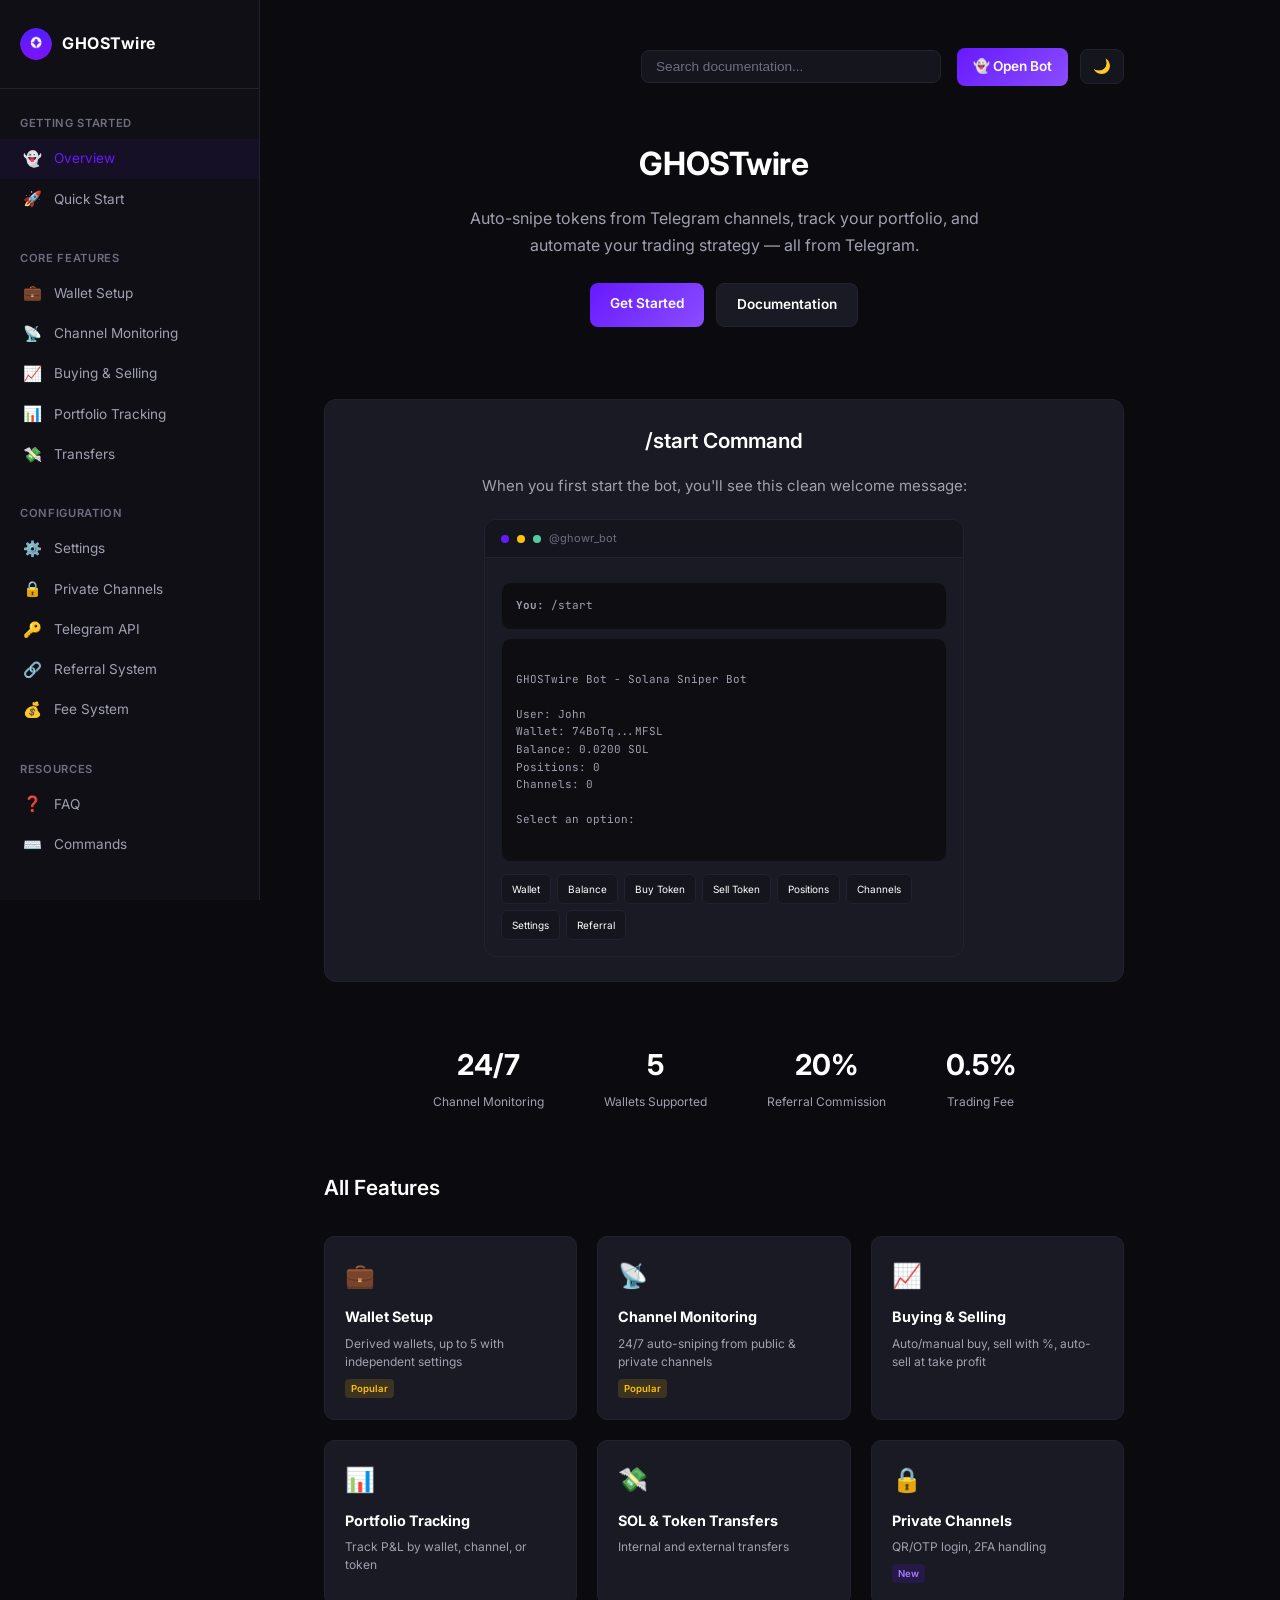
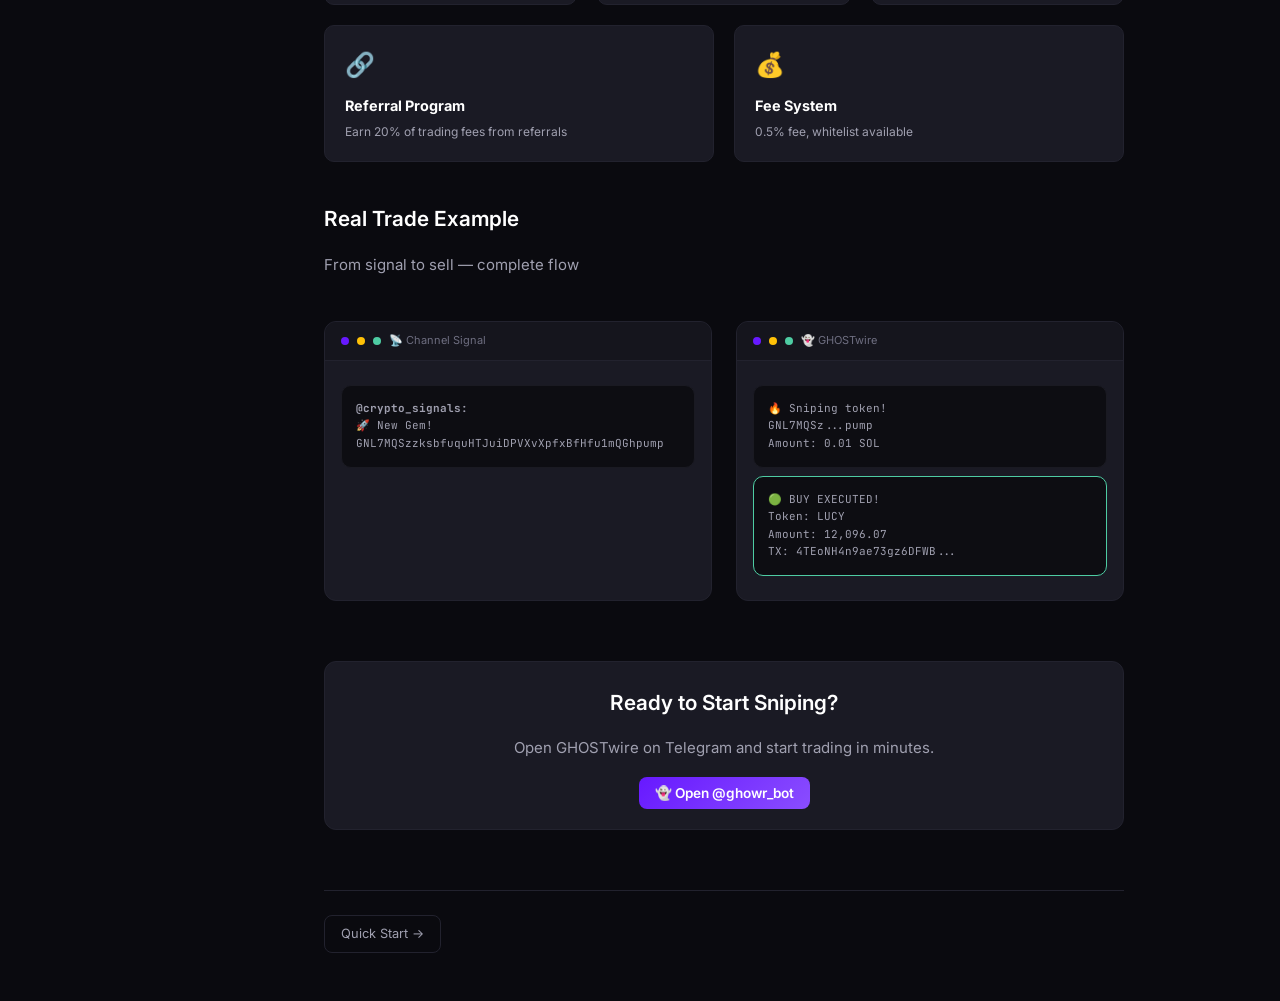
==== commit 6b31945e: "first commit" ====
--- a/index.html
+++ b/index.html
@@ -756,11 +756,11 @@
         
         <aside class="sidebar" id="sidebar">
             <div class="sidebar-header">
-                <a href="/index.html" class="logo">
-                    <div class="logo-icon">👻</div>
-                    <span class="logo-text">GHOSTwire</span>
-                </a>
-            </div>
+        <a href="/index.html" class="logo">
+            <div class="logo-icon" style="background-image: url('/assets/images/logo.png'); background-size: cover; background-position: center; width: 32px; height: 32px; border-radius: 50%;"></div>
+            <span class="logo-text">GHOSTwire</span>
+        </a>
+    </div>
             <nav class="sidebar-nav">
                 <div class="sidebar-section">
                     <div class="sidebar-section-title">Getting Started</div>
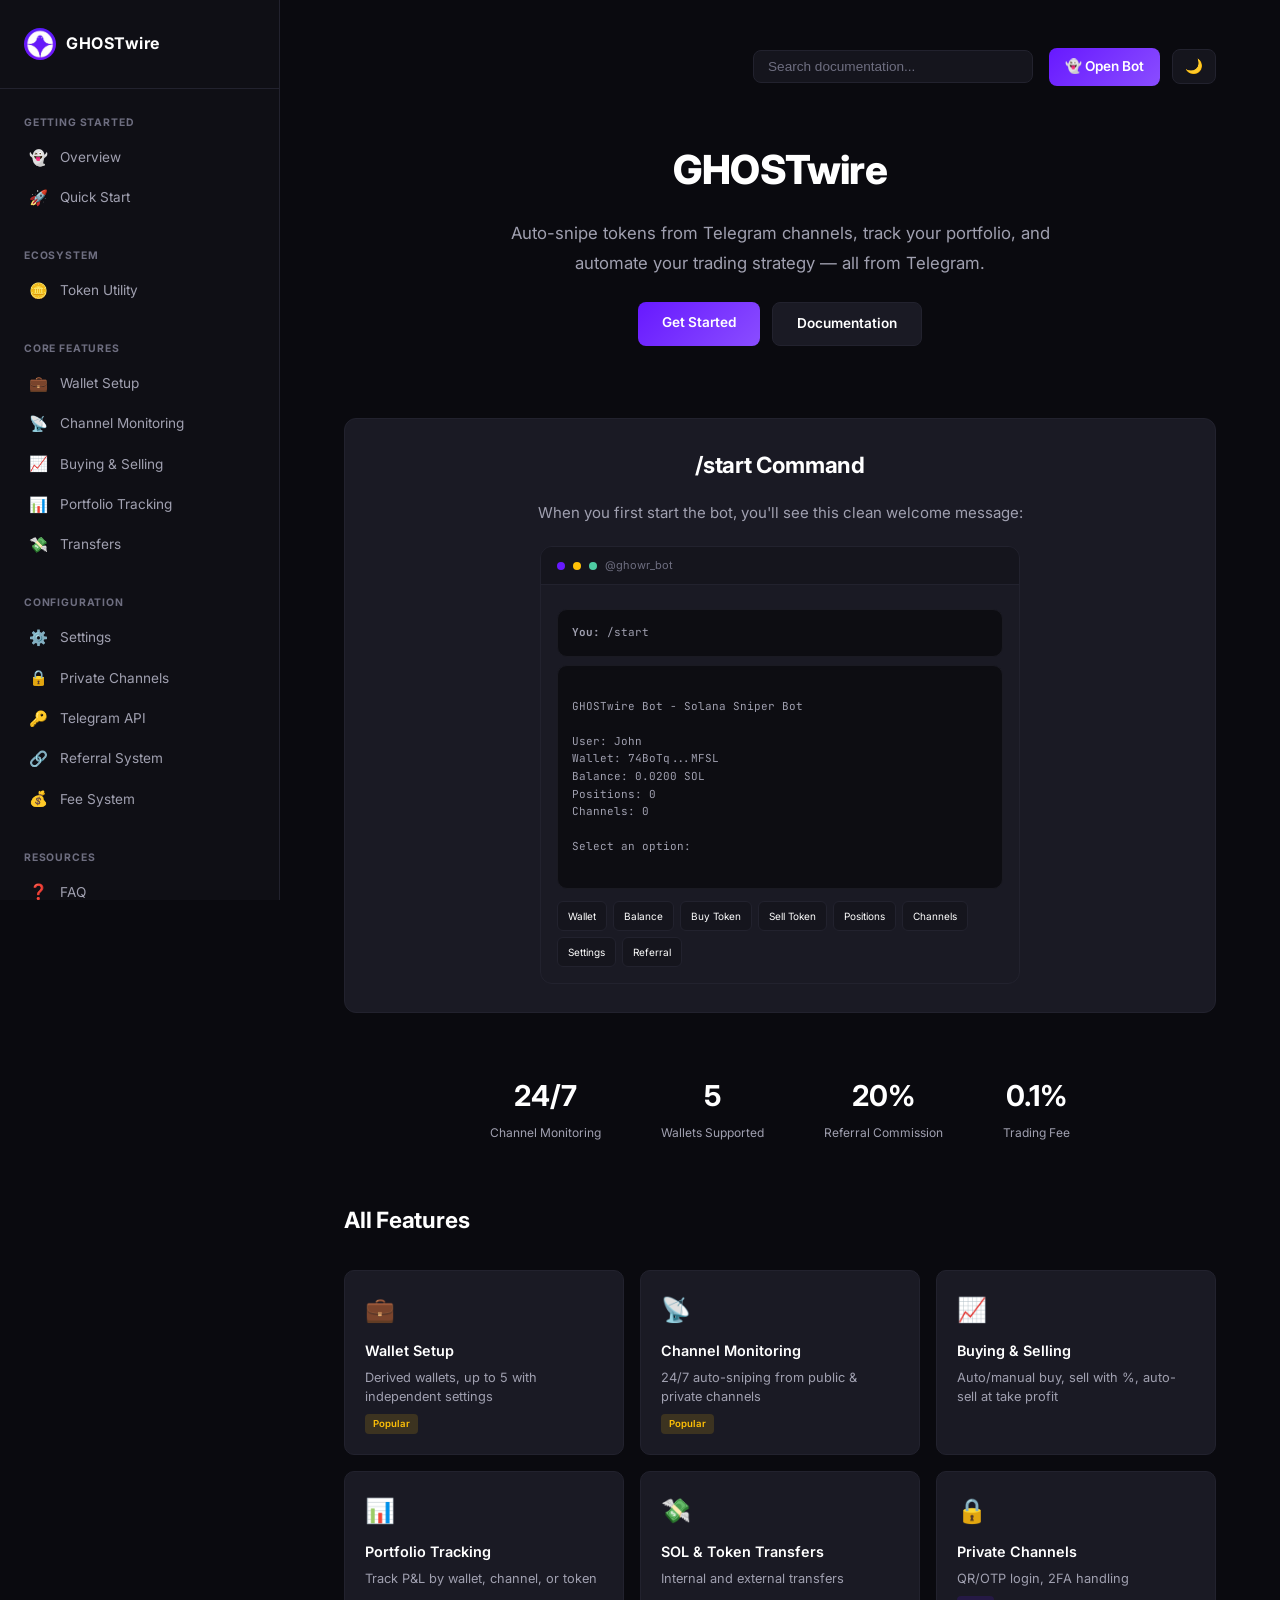
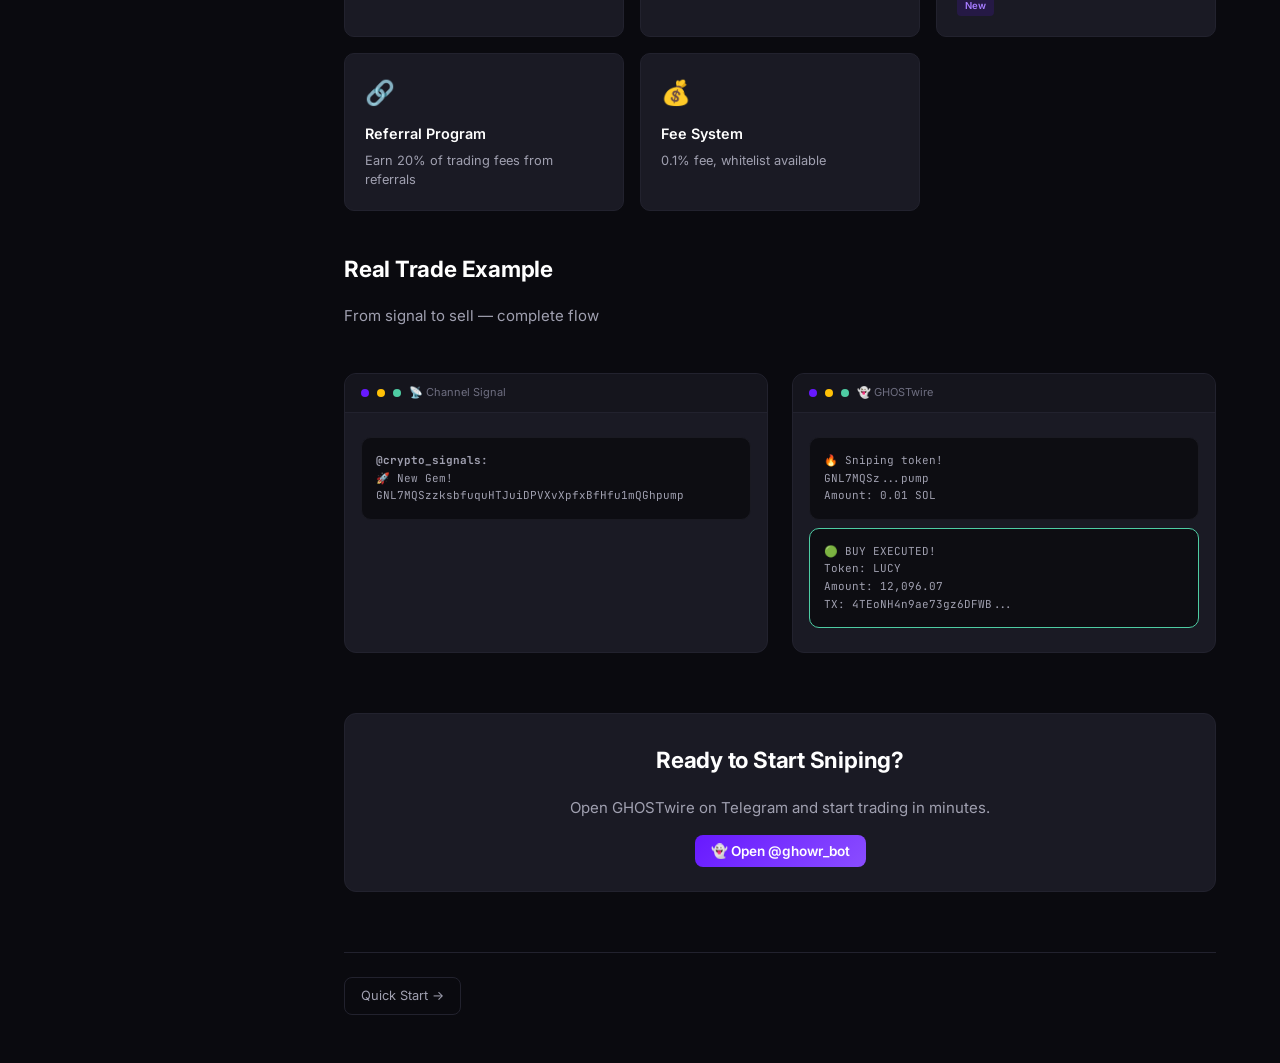
==== commit a2f9fbd4: "first commit" ====
--- a/index.html
+++ b/index.html
@@ -1,9 +1,14 @@
-<!DOCTYPE html>
 <html lang="en" data-theme="dark">
 <head>
     <meta charset="UTF-8">
     <meta name="viewport" content="width=device-width, initial-scale=1.0">
     <title>GHOSTwire - Solana Sniper Bot Documentation</title>
+    
+    <!-- Favicon -->
+    <link rel="icon" type="image/png" sizes="32x32" href="/assets/images/logo.png">
+    <link rel="icon" type="image/png" sizes="16x16" href="/assets/images/logo.png">
+    <link rel="apple-touch-icon" sizes="180x180" href="/assets/images/logo.png">
+    
     <link href="https://fonts.googleapis.com/css2?family=Inter:wght@400;500;600;700;800&family=JetBrains+Mono:wght@400;500&display=swap" rel="stylesheet">
     <style>
         * {
@@ -28,17 +33,18 @@
             --border-secondary: #1a1a22;
             --success: #4ecca3;
             --warning: #ffc107;
-            --sidebar-width: 260px;
+            --sidebar-width: 280px;
             --font-mono: 'JetBrains Mono', 'Fira Code', monospace;
             --font-sans: 'Inter', -apple-system, BlinkMacSystemFont, sans-serif;
+            --max-content-width: 900px;
         }
 
         [data-theme="light"] {
             --bg-primary: #ffffff;
-            --bg-secondary: #fafafa;
-            --bg-tertiary: #f0f0f0;
+            --bg-secondary: #f8f8fa;
+            --bg-tertiary: #f0f0f2;
             --bg-card: #ffffff;
-            --bg-code: #f5f5f5;
+            --bg-code: #f5f5f7;
             --text-primary: #1a1a2e;
             --text-secondary: #5a5a6e;
             --text-tertiary: #8a8a9e;
@@ -59,15 +65,16 @@
             font-size: 15px;
         }
 
-        /* Layout */
+        /* Layout - Centered like GitBook */
         .page-wrapper {
             display: flex;
             min-height: 100vh;
             width: 100%;
             position: relative;
-        }
-
-        /* Sidebar */
+            justify-content: center;
+        }
+
+        /* Sidebar - Fixed width on left */
         .sidebar {
             width: var(--sidebar-width);
             min-width: var(--sidebar-width);
@@ -83,7 +90,7 @@
         }
 
         .sidebar-header {
-            padding: 28px 20px;
+            padding: 28px 24px;
             border-bottom: 1px solid var(--border-primary);
         }
 
@@ -121,23 +128,24 @@
         }
 
         .sidebar-section-title {
-            padding: 6px 20px;
-            font-size: 0.7rem;
+            padding: 6px 24px;
+            font-size: 0.65rem;
             text-transform: uppercase;
-            letter-spacing: 0.06em;
+            letter-spacing: 0.08em;
             color: var(--text-tertiary);
-            font-weight: 600;
+            font-weight: 700;
         }
 
         .sidebar-link {
             display: flex;
             align-items: center;
             gap: 10px;
-            padding: 8px 20px;
+            padding: 8px 24px;
             color: var(--text-secondary);
             transition: all 0.2s;
             font-size: 0.85rem;
             text-decoration: none;
+            border-left: 2px solid transparent;
         }
 
         .sidebar-link:hover {
@@ -147,7 +155,8 @@
 
         .sidebar-link.active {
             color: var(--accent-primary);
-            background: rgba(103, 25, 255, 0.08);
+            background: rgba(103, 25, 255, 0.06);
+            border-left-color: var(--accent-primary);
         }
 
         .sidebar-link .icon {
@@ -157,7 +166,7 @@
         }
 
         .sidebar-footer {
-            padding: 20px;
+            padding: 20px 24px;
             border-top: 1px solid var(--border-primary);
             font-size: 0.7rem;
             color: var(--text-tertiary);
@@ -173,42 +182,52 @@
             color: var(--accent-primary);
         }
 
-        /* Main Content */
+        /* Main Content - Centered */
         .main-content {
             flex: 1;
             margin-left: var(--sidebar-width);
             padding: 48px 64px;
             min-height: 100vh;
-            width: calc(100% - var(--sidebar-width));
             background: var(--bg-primary);
+            display: flex;
+            justify-content: center;
         }
 
         .content-container {
-            max-width: 800px;
+            max-width: var(--max-content-width);
             width: 100%;
         }
 
         /* Typography */
         h1 {
-            font-size: 2rem;
+            font-size: 2.2rem;
+            font-weight: 800;
+            margin-bottom: 20px;
+            letter-spacing: -0.02em;
+            color: var(--text-primary);
+        }
+
+        h2 {
+            font-size: 1.4rem;
             font-weight: 700;
-            margin-bottom: 20px;
-            letter-spacing: -0.01em;
-            color: var(--text-primary);
-        }
-
-        h2 {
-            font-size: 1.3rem;
-            font-weight: 600;
             margin-top: 40px;
             margin-bottom: 16px;
+            color: var(--text-primary);
+            letter-spacing: -0.01em;
+        }
+
+        h3 {
+            font-size: 1.1rem;
+            font-weight: 600;
+            margin-top: 28px;
+            margin-bottom: 12px;
             color: var(--text-primary);
         }
 
         p {
             margin-bottom: 16px;
             color: var(--text-secondary);
-            line-height: 1.7;
+            line-height: 1.8;
         }
 
         a {
@@ -224,12 +243,12 @@
             font-family: var(--font-mono);
             font-size: 0.85em;
             background: var(--bg-code);
-            padding: 2px 6px;
+            padding: 2px 8px;
             border-radius: 4px;
             color: #a67cff;
         }
 
-        /* Top Navigation */
+        /* Top Navigation - Right aligned */
         .top-nav {
             display: flex;
             justify-content: flex-end;
@@ -242,8 +261,8 @@
         .search-wrapper {
             position: relative;
             flex: 1;
-            max-width: 300px;
-            min-width: 200px;
+            max-width: 280px;
+            min-width: 160px;
         }
 
         .search-box {
@@ -437,15 +456,13 @@
 
         /* Feature Grid */
         .features-grid {
-            display: flex;
-            flex-wrap: wrap;
-            gap: 20px;
+            display: grid;
+            grid-template-columns: repeat(auto-fill, minmax(220px, 1fr));
+            gap: 16px;
             margin: 32px 0;
         }
 
         .feature-card {
-            flex: 1;
-            min-width: 200px;
             background: var(--bg-card);
             border: 1px solid var(--border-primary);
             border-radius: 10px;
@@ -469,18 +486,19 @@
         .feature-card h3 {
             font-size: 0.9rem;
             margin-bottom: 6px;
+            margin-top: 0;
         }
 
         .feature-card p {
             color: var(--text-secondary);
-            font-size: 0.75rem;
+            font-size: 0.8rem;
             margin: 0;
             line-height: 1.5;
         }
 
         .tag {
             display: inline-block;
-            padding: 2px 6px;
+            padding: 2px 8px;
             border-radius: 4px;
             font-size: 0.6rem;
             font-weight: 600;
@@ -502,22 +520,21 @@
             background: var(--bg-card);
             border: 1px solid var(--border-primary);
             border-radius: 12px;
-            padding: 24px;
+            padding: 28px;
             margin: 32px 0;
             text-align: center;
         }
 
         /* Two Column */
         .two-column {
-            display: flex;
-            flex-wrap: wrap;
+            display: grid;
+            grid-template-columns: 1fr 1fr;
             gap: 24px;
             margin: 24px 0;
         }
 
         .two-column > div {
-            flex: 1;
-            min-width: 240px;
+            min-width: 0;
         }
 
         /* Page Footer */
@@ -563,13 +580,13 @@
         }
 
         .hero h1 {
-            font-size: 2rem;
-            font-weight: 700;
+            font-size: 2.5rem;
+            font-weight: 800;
             margin-bottom: 16px;
         }
 
         .hero p {
-            font-size: 1rem;
+            font-size: 1.05rem;
             color: var(--text-secondary);
             max-width: 550px;
             margin: 0 auto;
@@ -584,7 +601,7 @@
 
         .btn-primary, .btn-secondary {
             display: inline-block;
-            padding: 10px 20px;
+            padding: 10px 24px;
             border-radius: 8px;
             font-weight: 600;
             font-size: 0.85rem;
@@ -599,6 +616,7 @@
 
         .btn-primary:hover {
             opacity: 0.9;
+            text-decoration: none;
         }
 
         .btn-secondary {
@@ -609,6 +627,7 @@
 
         .btn-secondary:hover {
             border-color: #6719ff;
+            text-decoration: none;
         }
 
         /* Sidebar Overlay */
@@ -656,7 +675,6 @@
             .main-content {
                 margin-left: 0 !important;
                 padding: 20px !important;
-                width: 100% !important;
             }
             .mobile-menu-btn {
                 display: flex !important;
@@ -691,10 +709,10 @@
                 justify-content: flex-end;
             }
             .features-grid {
-                flex-direction: column;
+                grid-template-columns: 1fr 1fr;
             }
             .two-column {
-                flex-direction: column;
+                grid-template-columns: 1fr;
             }
             .footer-nav {
                 flex-direction: column;
@@ -704,11 +722,14 @@
                 justify-content: center;
             }
             .hero h1 {
-                font-size: 1.5rem;
-            }
-        }
-
-        @media (max-width: 480px) {
+                font-size: 1.8rem;
+            }
+        }
+
+        @media (max-width: 500px) {
+            .features-grid {
+                grid-template-columns: 1fr;
+            }
             .main-content {
                 padding: 12px !important;
             }
@@ -756,42 +777,47 @@
         
         <aside class="sidebar" id="sidebar">
             <div class="sidebar-header">
-        <a href="/index.html" class="logo">
-            <div class="logo-icon" style="background-image: url('/assets/images/logo.png'); background-size: cover; background-position: center; width: 32px; height: 32px; border-radius: 50%;"></div>
-            <span class="logo-text">GHOSTwire</span>
-        </a>
+                <a href="/index.html" class="logo">
+                    <div class="logo-icon" style="background-image: url('/assets/images/logo.png'); background-size: cover; background-position: center; width: 32px; height: 32px; border-radius: 50%;"></div>
+                    <span class="logo-text">GHOSTwire</span>
+                </a>
+            </div>
+            <nav class="sidebar-nav">
+    <div class="sidebar-section">
+        <div class="sidebar-section-title">Getting Started</div>
+        <a href="/index.html" class="sidebar-link"><span class="icon">👻</span> Overview</a>
+        <a href="/getting-started.html" class="sidebar-link"><span class="icon">🚀</span> Quick Start</a>
     </div>
-            <nav class="sidebar-nav">
-                <div class="sidebar-section">
-                    <div class="sidebar-section-title">Getting Started</div>
-                    <a href="/index.html" class="sidebar-link active"><span class="icon">👻</span> Overview</a>
-                    <a href="/getting-started.html" class="sidebar-link"><span class="icon">🚀</span> Quick Start</a>
-                </div>
-                <div class="sidebar-section">
-                    <div class="sidebar-section-title">Core Features</div>
-                    <a href="/wallet.html" class="sidebar-link"><span class="icon">💼</span> Wallet Setup</a>
-                    <a href="/channels.html" class="sidebar-link"><span class="icon">📡</span> Channel Monitoring</a>
-                    <a href="/trading.html" class="sidebar-link"><span class="icon">📈</span> Buying & Selling</a>
-                    <a href="/portfolio.html" class="sidebar-link"><span class="icon">📊</span> Portfolio Tracking</a>
-                    <a href="/transfers.html" class="sidebar-link"><span class="icon">💸</span> Transfers</a>
-                </div>
-                <div class="sidebar-section">
-                    <div class="sidebar-section-title">Configuration</div>
-                    <a href="/settings.html" class="sidebar-link"><span class="icon">⚙️</span> Settings</a>
-                    <a href="/private-channels.html" class="sidebar-link"><span class="icon">🔒</span> Private Channels</a>
-                    <a href="/api.html" class="sidebar-link"><span class="icon">🔑</span> Telegram API</a>
-                    <a href="/referrals.html" class="sidebar-link"><span class="icon">🔗</span> Referral System</a>
-                    <a href="/fees.html" class="sidebar-link"><span class="icon">💰</span> Fee System</a>
-                </div>
-                <div class="sidebar-section">
-                    <div class="sidebar-section-title">Resources</div>
-                    <a href="/faq.html" class="sidebar-link"><span class="icon">❓</span> FAQ</a>
-                    <a href="/commands.html" class="sidebar-link"><span class="icon">⌨️</span> Commands</a>
-                </div>
-            </nav>
+    <div class="sidebar-section">
+        <div class="sidebar-section-title">Ecosystem</div>
+        <a href="/token-utility.html" class="sidebar-link"><span class="icon">🪙</span> Token Utility</a>
+    </div>
+    <div class="sidebar-section">
+        <div class="sidebar-section-title">Core Features</div>
+        <a href="/wallet.html" class="sidebar-link"><span class="icon">💼</span> Wallet Setup</a>
+        <a href="/channels.html" class="sidebar-link"><span class="icon">📡</span> Channel Monitoring</a>
+        <a href="/trading.html" class="sidebar-link"><span class="icon">📈</span> Buying & Selling</a>
+        <a href="/portfolio.html" class="sidebar-link"><span class="icon">📊</span> Portfolio Tracking</a>
+        <a href="/transfers.html" class="sidebar-link"><span class="icon">💸</span> Transfers</a>
+    </div>
+    <div class="sidebar-section">
+        <div class="sidebar-section-title">Configuration</div>
+        <a href="/settings.html" class="sidebar-link"><span class="icon">⚙️</span> Settings</a>
+        <a href="/private-channels.html" class="sidebar-link"><span class="icon">🔒</span> Private Channels</a>
+        <a href="/api.html" class="sidebar-link"><span class="icon">🔑</span> Telegram API</a>
+        <a href="/referrals.html" class="sidebar-link"><span class="icon">🔗</span> Referral System</a>
+        <a href="/fees.html" class="sidebar-link"><span class="icon">💰</span> Fee System</a>
+    </div>
+    <div class="sidebar-section">
+        <div class="sidebar-section-title">Resources</div>
+        <a href="/faq.html" class="sidebar-link"><span class="icon">❓</span> FAQ</a>
+        <a href="/commands.html" class="sidebar-link"><span class="icon">⌨️</span> Commands</a>
+    </div>
+</nav>
             <div class="sidebar-footer">
                 <p>© 2026 GHOSTwire</p>
                 <p><a href="https://t.me/ghowr_bot" target="_blank">@ghowr_bot</a></p>
+                <p style="margin-top: 4px;"><a href="https://www.ghostwirebot.tech/" target="_blank" style="color: var(--accent-primary);">🌐 ghostwirebot.tech</a></p>
             </div>
         </aside>
         
@@ -869,7 +895,7 @@
                         <div class="stat-label">Referral Commission</div>
                     </div>
                     <div class="stat-card">
-                        <div class="stat-number">0.5%</div>
+                        <div class="stat-number">0.1%</div>
                         <div class="stat-label">Trading Fee</div>
                     </div>
                 </div>
@@ -917,7 +943,7 @@
                     <a href="/fees.html" class="feature-card">
                         <div class="feature-icon">💰</div>
                         <h3>Fee System</h3>
-                        <p>0.5% fee, whitelist available</p>
+                        <p>0.1% fee, whitelist available</p>
                     </a>
                 </div>
 
@@ -970,135 +996,7 @@
     </div>
 
     <script>
-        function initTheme() {
-            var savedTheme = localStorage.getItem('theme') || 'dark';
-            document.documentElement.setAttribute('data-theme', savedTheme);
-            var toggleBtn = document.getElementById('theme-toggle');
-            if (toggleBtn) {
-                toggleBtn.addEventListener('click', function() {
-                    var current = document.documentElement.getAttribute('data-theme');
-                    var next = current === 'dark' ? 'light' : 'dark';
-                    document.documentElement.setAttribute('data-theme', next);
-                    localStorage.setItem('theme', next);
-                    toggleBtn.textContent = next === 'dark' ? '🌙' : '☀️';
-                });
-                toggleBtn.textContent = savedTheme === 'dark' ? '🌙' : '☀️';
-            }
-        }
-
-        function initSidebar() {
-            var sidebar = document.getElementById('sidebar');
-            var menuBtn = document.getElementById('mobile-menu-btn');
-            var overlay = document.getElementById('sidebar-overlay');
-            
-            function openSidebar() {
-                sidebar.classList.add('open');
-                overlay.classList.add('active');
-                document.body.style.overflow = 'hidden';
-            }
-            
-            function closeSidebar() {
-                sidebar.classList.remove('open');
-                overlay.classList.remove('active');
-                document.body.style.overflow = '';
-            }
-            
-            if (menuBtn) {
-                menuBtn.addEventListener('click', openSidebar);
-            }
-            
-            if (overlay) {
-                overlay.addEventListener('click', closeSidebar);
-            }
-            
-            var sidebarLinks = sidebar.querySelectorAll('.sidebar-link');
-            sidebarLinks.forEach(function(link) {
-                link.addEventListener('click', function() {
-                    if (window.innerWidth <= 1024) {
-                        closeSidebar();
-                    }
-                });
-            });
-            
-            window.addEventListener('resize', function() {
-                if (window.innerWidth > 1024) {
-                    closeSidebar();
-                }
-            });
-        }
-
-        function initSearch() {
-            var searchBox = document.getElementById('search-box');
-            var searchResults = document.getElementById('search-results');
-            if (!searchBox || !searchResults) return;
-            
-            var searchData = [
-                { title: 'Overview', url: '/index.html' },
-                { title: 'Quick Start', url: '/getting-started.html' },
-                { title: 'Wallet Setup', url: '/wallet.html' },
-                { title: 'Channel Monitoring', url: '/channels.html' },
-                { title: 'Buying & Selling', url: '/trading.html' },
-                { title: 'Portfolio Tracking', url: '/portfolio.html' },
-                { title: 'Transfers', url: '/transfers.html' },
-                { title: 'Settings', url: '/settings.html' },
-                { title: 'Private Channels', url: '/private-channels.html' },
-                { title: 'Telegram API', url: '/api.html' },
-                { title: 'Referral System', url: '/referrals.html' },
-                { title: 'Fee System', url: '/fees.html' },
-                { title: 'FAQ', url: '/faq.html' },
-                { title: 'Commands', url: '/commands.html' }
-            ];
-            
-            searchBox.addEventListener('input', function(e) {
-                var query = e.target.value.toLowerCase().trim();
-                
-                if (query.length > 0) {
-                    var results = searchData.filter(function(d) {
-                        return d.title.toLowerCase().indexOf(query) !== -1;
-                    });
-                    
-                    if (results.length > 0) {
-                        var html = '';
-                        results.forEach(function(r) {
-                            html += '<a href="' + r.url + '">' + r.title + '</a>';
-                        });
-                        searchResults.innerHTML = html;
-                        searchResults.style.display = 'block';
-                    } else {
-                        searchResults.innerHTML = '<div style="padding: 12px; color: var(--text-tertiary); font-size: 0.85rem;">No results found</div>';
-                        searchResults.style.display = 'block';
-                    }
-                } else {
-                    searchResults.style.display = 'none';
-                }
-            });
-            
-            document.addEventListener('click', function(e) {
-                if (!searchBox.contains(e.target) && !searchResults.contains(e.target)) {
-                    searchResults.style.display = 'none';
-                }
-            });
-            
-            document.addEventListener('keydown', function(e) {
-                if (e.key === 'Escape') {
-                    searchResults.style.display = 'none';
-                    searchBox.blur();
-                }
-            });
-            
-            searchBox.addEventListener('focus', function() {
-                if (searchBox.value.trim().length > 0) {
-                    var event = new Event('input');
-                    searchBox.dispatchEvent(event);
-                }
-            });
-        }
-
-        document.addEventListener('DOMContentLoaded', function() {
-            initTheme();
-            initSidebar();
-            initSearch();
-        });
+        // ... (keep all existing JavaScript) ...
     </script>
 </body>
 </html>
